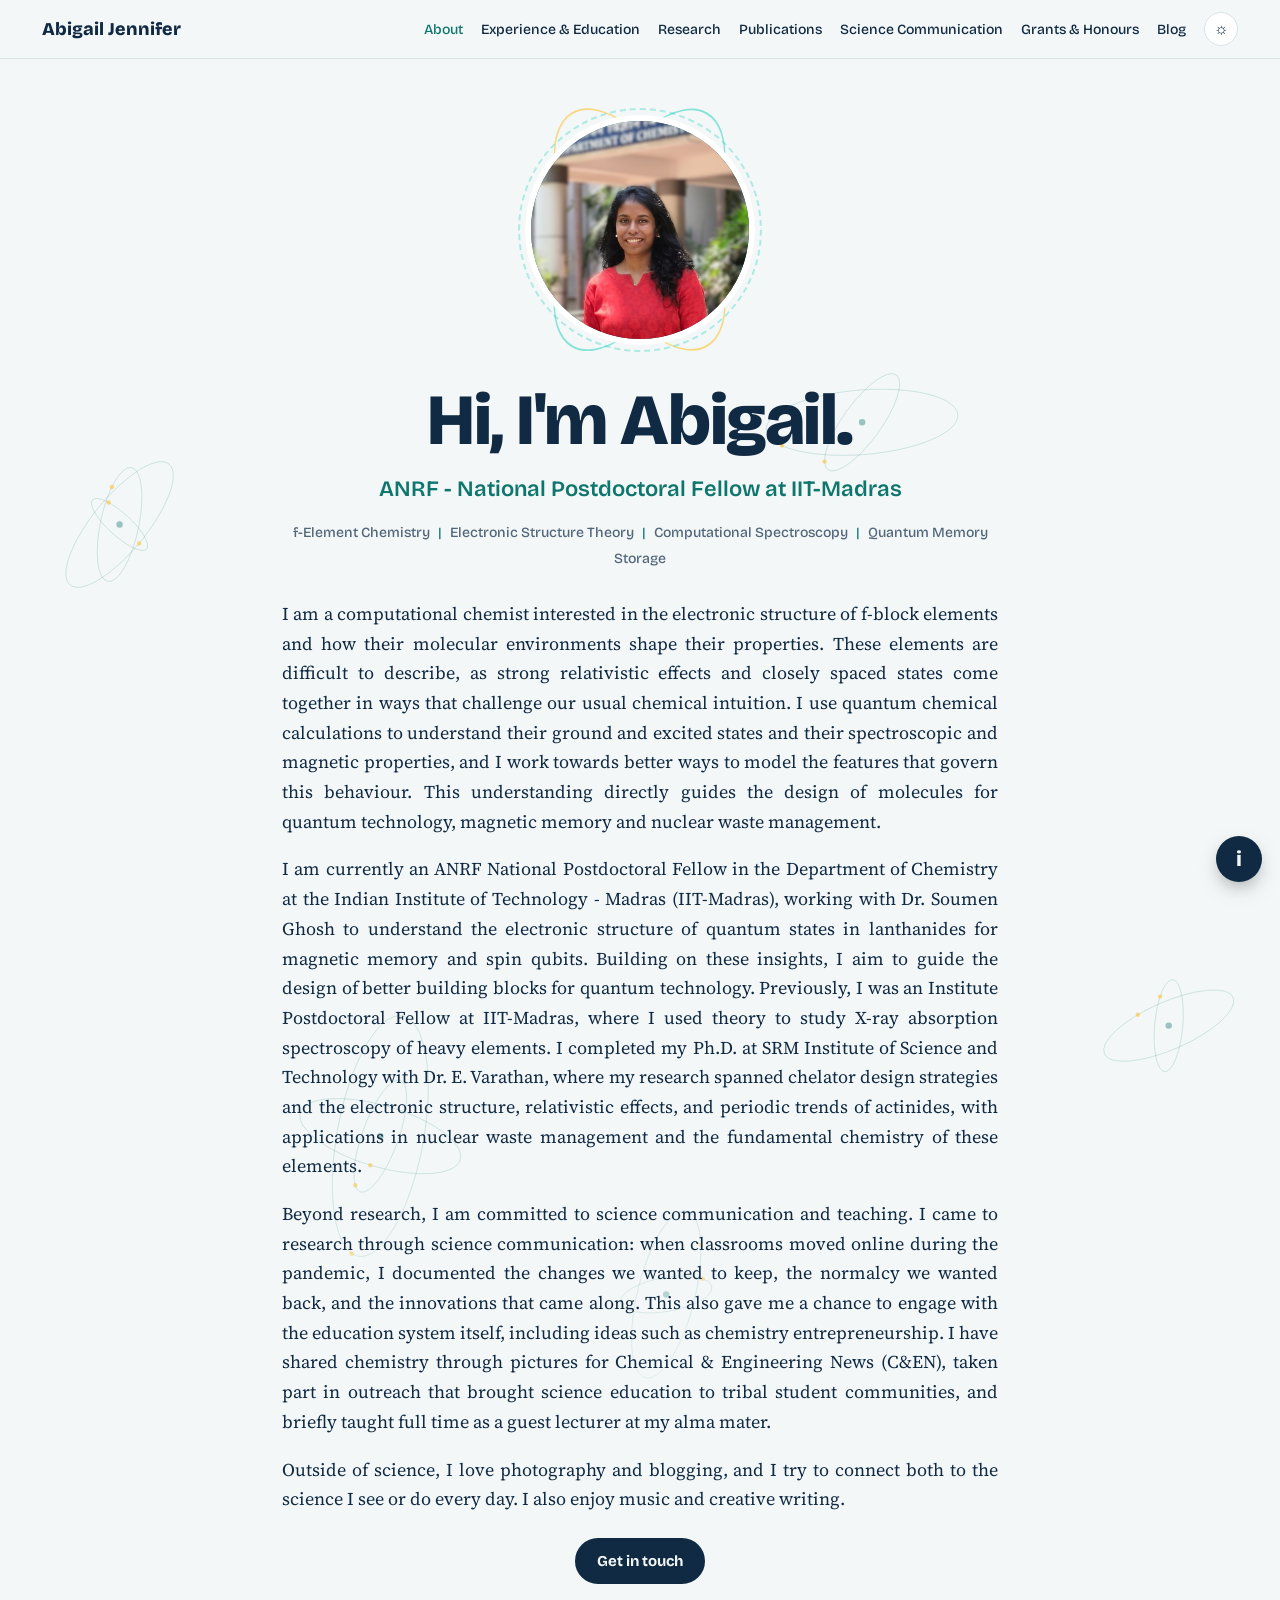
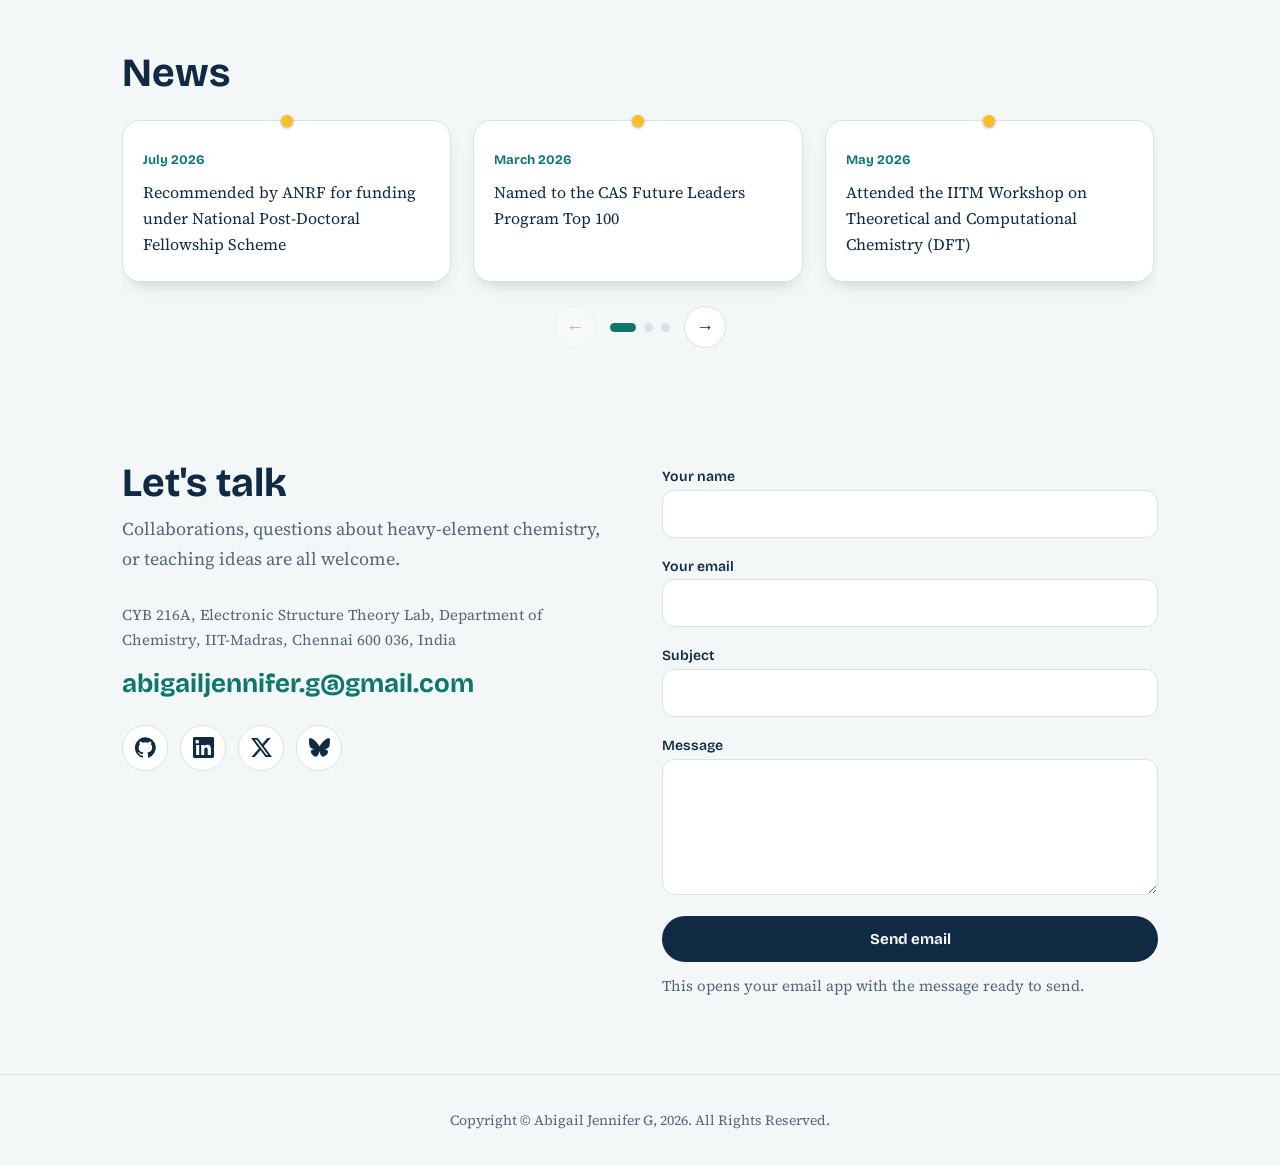
==== index.html @ 1fe74865 "Update index.html" ====
<!DOCTYPE html>
<html lang="en"><head><meta charset="utf-8"><meta name="viewport" content="width=device-width, initial-scale=1">
<title>About | Abigail Jennifer</title>
<meta name="description" content="Abigail Jennifer, ANRF National Postdoctoral Fellow at IIT Madras. Electronic structure theory of actinides and lanthanides.">
<link rel="icon" type="image/svg+xml" href="./favicon.svg">
<link rel="preconnect" href="https://fonts.googleapis.com">
<link href="https://fonts.googleapis.com/css2?family=Bricolage+Grotesque:wght@500;700;800&family=Source+Serif+4:ital,wght@0,400;0,600;1,400&display=swap" rel="stylesheet">
<link rel="stylesheet" href="style.css">
<style>
.fv{display:flex;gap:14px;align-items:flex-start;margin-top:12px;padding-top:12px;border-top:1px solid var(--line)}
.fvb{background:none;border:0;padding:0;width:46px;height:46px;flex:none;cursor:pointer;border-radius:12px}
.fvb svg{width:100%;height:100%;display:block}
.fvb:focus-visible{outline:2px solid var(--teal);outline-offset:3px}
.flw{transform-box:view-box;transform-origin:50% 50%}
.fvb.spin .flw{animation:flwspin .9s cubic-bezier(.3,1.2,.5,1)}
@keyframes flwspin{to{transform:rotate(360deg)}}
@media(prefers-reduced-motion:reduce){.fvb.spin .flw{animation:none}}
.fv p{margin:2px 0 0}
#info .pop{width:min(430px,calc(100vw - 32px));max-width:none;max-height:calc(100dvh - 200px);overflow-y:auto;overscroll-behavior:contain}
</style></head>
<body id="top"><div id="nav"></div>

<header class="hero c"><div class="wrap">
<div class="photo"><span class="orb"></span><span class="orb"></span><span class="orb o3"></span>
<div class="frame">AJ<img id="pf" alt="Portrait of Abigail Jennifer"></div></div>
<h1>Hi, I'm Abigail.</h1>
<div class="role">ANRF - National Postdoctoral Fellow at IIT-Madras</div>
 <div class="research-tags">
  f-Element Chemistry <span>|</span>
  Electronic Structure Theory <span>|</span>
  Computational Spectroscopy <span>|</span>
  Quantum Memory Storage
</div>
<div class="wr">
<p>I am a computational chemist interested in the electronic structure of f-block elements and how their molecular environments shape their properties. These elements are difficult to describe, as strong relativistic effects and closely spaced states come together in ways that challenge our usual chemical intuition. I use quantum chemical calculations to understand their ground and excited states and their spectroscopic and magnetic properties, and I work towards better ways to model the features that govern this behaviour. This understanding directly guides the design of molecules for quantum technology, magnetic memory and nuclear waste management.</p>
<p>I am currently an ANRF National Postdoctoral Fellow in the Department of Chemistry at the Indian Institute of Technology - Madras (IIT-Madras), working with Dr. Soumen Ghosh to understand the electronic structure of quantum states in lanthanides for magnetic memory and spin qubits. Building on these insights, I aim to guide the design of better building blocks for quantum technology. Previously, I was an Institute Postdoctoral Fellow at IIT-Madras, where I used theory to study X-ray absorption spectroscopy of heavy elements. I completed my Ph.D. at SRM Institute of Science and Technology with Dr. E. Varathan, where my research spanned chelator design strategies and the electronic structure, relativistic effects, and periodic trends of actinides, with applications in nuclear waste management and the fundamental chemistry of these elements.</p>
<p>Beyond research, I am committed to science communication and teaching. I came to research through science communication: when classrooms moved online during the pandemic, I documented the changes we wanted to keep, the normalcy we wanted back, and the innovations that came along. This also gave me a chance to engage with the education system itself, including ideas such as chemistry entrepreneurship. I have shared chemistry through pictures for Chemical & Engineering News (C&EN), taken part in outreach that brought science education to tribal student communities, and briefly taught full time as a guest lecturer at my alma mater.</p>
<p>Outside of science, I love photography and blogging, and I try to connect both to the science I see or do every day. I also enjoy music and creative writing.</p>
</div>
<div class="btns"><a class="btn p" href="#contact">Get in touch</a></div>
</div></header>

<section class="s"><div class="wrap">
<h2>News</h2>
<div class="board" id="nw" tabindex="0" aria-label="News: swipe, drag or use the arrows"></div>
<div class="nc"><button id="np" aria-label="Previous news">&#8592;</button><div class="nd" id="nd"></div><button id="nn" aria-label="Next news">&#8594;</button></div>
</div></section>

<section id="contact"><div class="wrap two">
<div><h2>Let's talk</h2><p class="lead">Collaborations, questions about heavy-element chemistry, or teaching ideas are all welcome.</p>
<p class="sm">CYB 216A, Electronic Structure Theory Lab, Department of Chemistry, IIT-Madras, Chennai 600 036, India</p>
<a href="mailto:abigailjennifer.g@gmail.com" style="font:700 clamp(18px,2.6vw,26px) var(--h);word-break:break-all">abigailjennifer.g@gmail.com</a>
<div class="soc" id="soc"></div></div>
<form class="fg" id="cf"><div><label for="n">Your name</label><input id="n" required></div><div><label for="e">Your email</label><input id="e" type="email" required></div><div><label for="s">Subject</label><input id="s"></div><div><label for="m">Message</label><textarea id="m" rows="5" required></textarea></div>
<button class="btn p" type="submit" style="cursor:pointer">Send email</button><span class="sm">This opens your email app with the message ready to send.</span></form>
</div></section>

<div id="info"><div class="pop" id="pop" role="status"><b>Last updated</b><p id="lud"></p>
<div class="fv"><button type="button" class="fvb" id="fvi" aria-label="Spin the flower" title="Click me"><svg viewBox="0 0 64 64" aria-hidden="true"><rect width="64" height="64" rx="12" fill="#102a43"/><g class="flw"><g id="petals"><ellipse cx="32" cy="19.2" rx="6.5" ry="12.7" fill="#2ecbb8"/><ellipse cx="32" cy="19.2" rx="6.5" ry="12.7" fill="#f0b626" transform="rotate(60 32 32)"/><ellipse cx="32" cy="19.2" rx="6.5" ry="12.7" fill="#2ecbb8" transform="rotate(120 32 32)"/><ellipse cx="32" cy="19.2" rx="6.5" ry="12.7" fill="#f0b626" transform="rotate(180 32 32)"/><ellipse cx="32" cy="19.2" rx="6.5" ry="12.7" fill="#2ecbb8" transform="rotate(240 32 32)"/><ellipse cx="32" cy="19.2" rx="6.5" ry="12.7" fill="#f0b626" transform="rotate(300 32 32)"/></g><circle cx="32" cy="32" r="4.5" fill="#f3f4f6"/></g></svg></button><div><b>About the icon</b><p>The flower is a stylised f-orbital, the six-lobed shape that electrons take in the f-block elements. The two colours stand for the alternating phases of the wavefunction, and the "f" in the name once stood for "fun" and "fundamentally" different! :)</p></div></div>
</div><button id="ib" aria-label="When was this site last updated?" aria-expanded="false" aria-controls="pop">i</button></div>
 <div id="foot"></div>
<script src="site.js"></script>
<script>
 {const b=$('#fvi');b.onclick=()=>{b.classList.remove('spin');void b.offsetWidth;b.classList.add('spin')};b.addEventListener('animationend',()=>b.classList.remove('spin'))}
/* ===== photo: tries these paths in order; keep your portrait at the first one ===== */
const PH=["images/profile.jpeg","images/profile.jpg","images/profile.png","images/photo.jpg","images/photo.jpeg","images/photo.png","profile.jpg","profile.jpeg","profile.png","assets/images/profile.jpg","assets/images/profile.jpeg","assets/profile.jpg"];
let pk=0;const pf=$("#pf");
pf.onerror=()=>{pk++;pk<PH.length?pf.src=PH[pk]:pf.remove()};pf.src=PH[0];

/* ===== EDIT ME: news notice board. [date, text, optional image path, optional link] ===== */
const N=[
["July 2026","Recommended by ANRF for funding under National Post-Doctoral Fellowship Scheme","",""],
["March 2026","Named to the CAS Future Leaders Program Top 100","images/news-cas.jpg",""],
["May 2026","Attended the IITM Workshop on Theoretical and Computational Chemistry (DFT)","",""],
["Dec 2025","Theoretical Chemistry Symposium, IIT Bombay","",""],
["Oct 2025","Joined the Electronic Structure Theory group at IIT Madras","images/news-iitm.jpg",""],
["May 2025","PhD viva voce completed at SRM Institute","",""],
["2025","New paper: Actinide(II) dioxo stabilization, Inorganic Chemistry","","https://doi.org/10.1021/acs.inorgchem.4c05176"]];
$('#nw').innerHTML=N.map(n=>`<article class="pin">${n[2]?`<img src="${n[2]}" alt="" onerror="this.remove()">`:''}<time>${n[0]}</time><p>${n[1]}</p>${n[3]?`<a href="${n[3]}">Read more</a>`:''}</article>`).join('');


/* news carousel: three cards per view, swipe, drag or use the arrows for the rest */
{const bd=$('#nw'),np=$('#np'),nn=$('#nn'),nd=$('#nd');
const step=()=>bd.clientWidth+22,per=()=>Math.max(1,Math.round((bd.clientWidth+22)/(bd.firstElementChild.offsetWidth+22)));
const upd=()=>{const pg=Math.ceil(N.length/per());if(nd.children.length!==pg)nd.innerHTML='<i></i>'.repeat(pg);
 const i=Math.round(bd.scrollLeft/step());[...nd.children].forEach((d,k)=>d.classList.toggle('on',k===i));
 np.disabled=bd.scrollLeft<4;nn.disabled=bd.scrollLeft+bd.clientWidth>=bd.scrollWidth-4;
 document.querySelector('.nc').style.display=pg>1?'flex':'none'};
np.onclick=()=>bd.scrollBy({left:-step(),behavior:'smooth'});nn.onclick=()=>bd.scrollBy({left:step(),behavior:'smooth'});
bd.addEventListener('scroll',upd,{passive:true});addEventListener('resize',upd);upd();
bd.addEventListener('keydown',e=>{if(e.key==='ArrowRight')nn.click();if(e.key==='ArrowLeft')np.click()});
let dn=false,sx=0,sl=0,mv=false;
bd.addEventListener('pointerdown',e=>{if(e.pointerType!=='mouse')return;dn=true;mv=false;sx=e.clientX;sl=bd.scrollLeft});
addEventListener('pointermove',e=>{if(!dn)return;const d=e.clientX-sx;if(Math.abs(d)>5){mv=true;bd.style.scrollSnapType='none';bd.classList.add('dr')}if(mv)bd.scrollLeft=sl-d});
addEventListener('pointerup',()=>{if(!dn)return;dn=false;bd.classList.remove('dr');if(mv){const w=step();bd.scrollTo({left:Math.round(bd.scrollLeft/w)*w,behavior:'smooth'});setTimeout(()=>{bd.style.scrollSnapType=''},400)}});
bd.addEventListener('click',e=>{if(mv){e.preventDefault();e.stopPropagation();mv=false}},true)}

/* ===== social icons: replace the X and Bluesky handles with your own ===== */
const SOC=[
["GitHub","https://github.com/AbigailJennifer","M12 .3a12 12 0 0 0-3.8 23.4c.6.1.8-.3.8-.6v-2c-3.3.7-4-1.6-4-1.6-.6-1.4-1.4-1.8-1.4-1.8-1-.7.1-.7.1-.7 1.2.1 1.8 1.2 1.8 1.2 1 1.8 2.8 1.3 3.5 1 0-.8.4-1.3.7-1.6-2.7-.3-5.5-1.3-5.5-6 0-1.2.5-2.3 1.3-3.1-.2-.4-.6-1.6 0-3.2 0 0 1-.3 3.4 1.2a11.5 11.5 0 0 1 6 0c2.3-1.5 3.3-1.2 3.3-1.2.6 1.6.2 2.8.1 3.2.8.8 1.3 1.9 1.3 3.1 0 4.6-2.8 5.6-5.5 5.9.4.4.8 1.1.8 2.2v3.3c0 .3.2.7.8.6A12 12 0 0 0 12 .3"],
["LinkedIn","https://in.linkedin.com/in/abigail-jennifer-80b864189","M20.4 20.5h-3.6v-5.6c0-1.3 0-3-1.8-3s-2.1 1.4-2.1 2.9v5.7H9.4V9h3.4v1.6c.5-.9 1.6-1.8 3.4-1.8 3.6 0 4.3 2.4 4.3 5.5v6.2zM5.3 7.4a2.1 2.1 0 1 1 0-4.1 2.1 2.1 0 0 1 0 4.1zM7.1 20.5H3.6V9h3.5v11.5zM22.2 0H1.8C.8 0 0 .8 0 1.7v20.6c0 .9.8 1.7 1.8 1.7h20.4c1 0 1.8-.8 1.8-1.7V1.7C24 .8 23.2 0 22.2 0z"],
["X (Twitter)","https://x.com/AbigailJen","M18.9 1.2h3.7l-8 9.2L24 22.8h-7.4l-5.8-7.6-6.6 7.6H.5l8.6-9.8L0 1.2h7.6l5.2 6.9 6.1-6.9zm-1.3 19.5h2L6.5 3.2H4.3l13.3 17.5z"],
["Bluesky","https://bsky.app/profile/abigailjennifer.bsky.social","M12 10.8c-1.087-2.114-4.046-6.053-6.798-7.995C2.566.944 1.561 1.266.902 1.565.139 1.908 0 3.08 0 3.768c0 .69.378 5.65.624 6.479.815 2.736 3.713 3.66 6.383 3.364.136-.02.275-.039.415-.056-.138.022-.276.04-.415.056-3.912.58-7.387 2.005-2.83 7.078 5.013 5.19 6.87-1.113 7.823-4.308.953 3.195 2.05 9.271 7.733 4.308 4.267-4.308 1.172-6.498-2.74-7.078a8.741 8.741 0 0 1-.415-.056c.14.017.279.036.415.056 2.67.297 5.568-.628 6.383-3.364.246-.828.624-5.79.624-6.478 0-.69-.139-1.861-.902-2.206-.659-.298-1.664-.62-4.3 1.24C16.046 4.748 13.087 8.687 12 10.8Z"]];
$('#soc').innerHTML=SOC.map(s=>`<a href="${s[1]}" target="_blank" rel="noopener" aria-label="${s[0]}" title="${s[0]}"><svg viewBox="0 0 24 24" aria-hidden="true"><path d="${s[2]}"/></svg></a>`).join('');

/* ===== contact form opens the visitor's email app ===== */
$('#cf').onsubmit=e=>{e.preventDefault();location.href='mailto:abigailjennifer.g@gmail.com?subject='+encodeURIComponent($('#s').value||'Message from your website')+'&body='+encodeURIComponent($('#m').value+'\n\n'+$('#n').value+' ('+$('#e').value+')')};

/* ===== last-updated pop-up (date and time come from LAST_UPDATED in site.js) ===== */
$('#lud').textContent=LAST_UPDATED;
const inf=$('#info'),ib=$('#ib');
const tog=o=>{inf.classList.toggle('open',o);ib.setAttribute('aria-expanded',o)};
ib.onclick=()=>tog(!inf.classList.contains('open'));
document.addEventListener('click',e=>{if(!inf.contains(e.target))tog(false)});
document.addEventListener('keydown',e=>{if(e.key==='Escape')tog(false)});
</script>
<script src="bg.js"></script>
</body></html>
---- style.css ----
:root{--ink:#102a43;--bg:#f3f7f7;--card:#fff;--mut:#52667a;--line:#d8e3e6;--teal:#0f766e;--glow:#2dd4bf;--amber:#fbbf24;--r:18px;
--h:'Bricolage Grotesque','Segoe UI',system-ui,sans-serif;--b:'Source Serif 4',Georgia,serif}
:root[data-theme=dark]{--ink:#e7f0f4;--bg:#0b1c2c;--card:#122a40;--mut:#9db3c4;--line:#23415a;--teal:#2dd4bf}
*{box-sizing:border-box}html{scroll-behavior:smooth;scroll-padding-top:70px}
body{margin:0;background:var(--bg);color:var(--ink);font:18px/1.65 var(--b)}
h1,h2,h3,h4{font-family:var(--h);line-height:1.15;margin:0}
a{color: var(--teal); text-decoration: none;} a:hover,a:focus-visible {text-decoration: underline;}
.wrap{max-width:1080px;margin:0 auto;padding:0 22px}
section{padding:76px 0}
h2{font-size:clamp(28px,4vw,40px);margin-bottom:8px}
.lead{color:var(--mut);max-width:60ch;margin:0 0 30px}
nav{position:sticky;top:0;z-index:9;background:color-mix(in srgb,var(--bg) 88%,transparent);backdrop-filter:blur(10px);border-bottom:1px solid var(--line)}
nav .wrap{display:flex;align-items:center;gap:18px;height:58px}
nav b{font:800 18px var(--h);margin-right:auto;white-space:nowrap}
nav a{font:500 15px var(--h);color:var(--ink);text-decoration:none;white-space:nowrap}
nav a:hover{color:var(--teal)}
.links{display:flex;gap:18px;overflow-x:auto;scrollbar-width:none}
#th{border:1px solid var(--line);background:var(--card);color:var(--ink);border-radius:99px;width:34px;height:34px;cursor:pointer;font-size:16px}
:focus-visible{outline:3px solid var(--glow);outline-offset:3px}
/* hero */
.hero{padding:70px 0 40px}
.hero .wrap{display:grid;grid-template-columns:1.2fr .8fr;gap:50px;align-items:center}
.hero h1{font-size:clamp(40px,6.2vw,72px);font-weight:800;letter-spacing:-.02em}
.hero .role{font:600 20px var(--h);color:var(--teal);margin:14px 0 18px}
.btns{display:flex;gap:12px;flex-wrap:wrap;margin-top:24px}
.btn{font:700 15px var(--h);padding:12px 20px;border-radius:99px;text-decoration:none;border:2px solid var(--ink);color:var(--ink)}
.btn.p{background:var(--ink);color:var(--bg)}
.chips{display:flex;gap:8px;flex-wrap:wrap;margin-top:22px}
.chip{font:600 13px var(--h);border:1px solid var(--line);background:var(--card);padding:5px 12px;border-radius:99px;color:var(--mut)}
.photo{position:relative;aspect-ratio:1;max-width:380px;margin:auto;width:100%}
.photo .orb{position:absolute;inset:-9%;border:2px solid var(--glow);border-radius:50%;opacity:.55;animation:spin 26s linear infinite}
.photo .orb:nth-child(2){transform:rotate(60deg) scaleY(.45);animation:none;border-color:var(--amber)}
.photo .orb:nth-child(1){transform:rotate(-60deg) scaleY(.45);animation:none}
.photo .orb.o3{inset:-3%;border-style:dashed;opacity:.35;animation:spin 40s linear infinite reverse}
@keyframes spin{to{transform:rotate(360deg)}}
.frame{position:absolute;inset:0;border-radius:50%;overflow:hidden;background:linear-gradient(135deg,var(--teal),var(--ink));display:grid;place-items:center;color:#fff;font:800 90px var(--h);border:6px solid var(--card)}
.frame img{position:absolute;inset:0;width:100%;height:100%;object-fit:cover}
/* about */
.two{display:grid;grid-template-columns:1fr 1fr;gap:44px}
.tl{border-left:3px solid var(--line);padding-left:22px;display:grid;gap:22px}
.tl div{position:relative}
.tl div:before{content:"";position:absolute;left:-30px;top:8px;width:13px;height:13px;border-radius:50%;background:var(--teal)}
.tl h4{font-size:19px}.tl small,.sm{color:var(--mut);font-size:15px;display:block}
.tl p{margin:4px 0 0;font-size:16px}
/* cards */
.grid{display:grid;grid-template-columns:repeat(auto-fit,minmax(230px,1fr));gap:16px}
.card{background:var(--card);border:1px solid var(--line);border-radius:var(--r);padding:22px}
.card h3{font-size:20px;margin-bottom:6px}.card p{margin:0;font-size:16px;color:var(--mut)}
/* spotlight */
#spot{background:var(--ink);color:#e7f0f4;border-radius:36px;margin:0 12px}
:root[data-theme=dark] #spot{background:#07131f}
#spot .lead{color:#9db3c4}
.rail{display:flex;gap:18px;overflow-x:auto;scroll-snap-type:x mandatory;padding:6px 2px 18px;scrollbar-width:none}
.slide{flex:0 0 min(560px,86%);scroll-snap-align:start;background:#17364f;border:1px solid #2a4d69;border-radius:26px;padding:30px;display:flex;flex-direction:column;gap:16px}
.slide .tag{font:700 13px var(--h);color:var(--amber)}
.slide q{font:600 clamp(20px,2.4vw,25px)/1.35 var(--h);quotes:none}
.slide p{margin:0;font-size:15px;color:#9db3c4;margin-top:auto}
.slide a{color:var(--glow);font:700 14px var(--h)}
.ctl{display:flex;align-items:center;gap:10px;margin-top:6px}
.ctl button{width:42px;height:42px;border-radius:50%;border:1px solid #2a4d69;background:transparent;color:#e7f0f4;font-size:18px;cursor:pointer}
.ctl button:hover{background:var(--glow);color:#102a43}
.dots{display:flex;gap:7px;margin-left:10px}.dots i{width:9px;height:9px;border-radius:50%;background:#2a4d69;display:block}.dots i.on{background:var(--amber);width:26px;border-radius:9px}
/* pubs */
.filters{display:flex;gap:8px;flex-wrap:wrap;margin-bottom:22px}
.filters button{font:600 14px var(--h);border:1px solid var(--line);background:var(--card);color:var(--ink);padding:8px 15px;border-radius:99px;cursor:pointer}
.filters button[aria-pressed=true]{background:var(--teal);color:#fff;border-color:var(--teal)}
.yr{font:800 15px var(--h);color:var(--mut);margin:26px 0 8px}
.pub{display:grid;grid-template-columns:1fr auto;gap:4px 16px;padding:14px 0;border-top:1px solid var(--line)}
.pub a.t{font-weight:600;text-decoration:none;color:var(--ink);line-height:1.4}.pub a.t:hover{color:var(--teal)}
.pub .j{font-size:15px;color:var(--mut);grid-column:1}
.badge{font:700 12px var(--h);background:var(--amber);color:#102a43;padding:3px 10px;border-radius:99px;align-self:start;white-space:nowrap}
/* awards, talks */
.aw{display:grid;grid-template-columns:70px 1fr;gap:4px 14px;padding:12px 0;border-top:1px solid var(--line)}
.aw b{font-family:var(--h);color:var(--teal)}.aw span{display:block;color:var(--mut);font-size:15px}
.contact a.big{font:700 clamp(20px,3.4vw,34px) var(--h);word-break:break-all}
.news{border-block:1px solid var(--line);background:var(--card)}
.news .wrap{display:flex;align-items:center;gap:16px;padding-block:11px}
.news b{font:800 14px var(--h);background:var(--amber);color:#102a43;padding:4px 12px;border-radius:99px;flex:none}
.mq{overflow:hidden;flex:1;-webkit-mask-image:linear-gradient(90deg,transparent,#000 4%,#000 96%,transparent);mask-image:linear-gradient(90deg,transparent,#000 4%,#000 96%,transparent)}
.mq div{display:flex;gap:44px;width:max-content;animation:mq 50s linear infinite}
.mq:hover div,.mq:focus-within div{animation-play-state:paused}
.mq span{white-space:nowrap;font-size:15px}.mq i{font:700 13px var(--h);color:var(--teal);font-style:normal;margin-right:8px}
@keyframes mq{to{transform:translateX(-50%)}}
.card .how{font:600 13px var(--h);margin-top:12px;color:var(--teal)}
.conf{border-top:1px solid var(--line);padding:20px 0;display:grid;grid-template-columns:150px 1fr;gap:6px 22px}
.conf .d{font:700 15px var(--h);color:var(--teal)}.conf h3{font-size:20px}
.conf .m{color:var(--mut);font-size:15px}.conf .c{margin:6px 0 0;font-size:16px}
.note{margin-top:10px;padding:12px 16px;border-left:3px solid var(--glow);background:var(--card);border-radius:0 12px 12px 0;font-size:16px}
.note.ph{border:2px dashed var(--line);color:var(--mut);font-style:italic;background:transparent;border-radius:12px}
.badge.w{margin-left:8px;vertical-align:middle}
.sc{display:grid;grid-template-columns:repeat(auto-fit,minmax(300px,1fr));gap:16px}
.card a.go{display:inline-block;margin-top:12px;font:700 14px var(--h)}
footer{
  border-top: 1px solid var(--line);
  padding: 34px 0;
  text-align: center;
  color: var(--mut);
  font-size: 14px;
}
@media(max-width:800px){.conf{grid-template-columns:1fr}.hero .wrap,.two{grid-template-columns:1fr}.photo{max-width:280px;order:-1}section{padding:56px 0}nav b{display:none}}
@media(prefers-reduced-motion:reduce){.mq{overflow-x:auto}*{animation:none!important;scroll-behavior:auto!important}}

nav .wrap{max-width:1240px}.links{min-width:0}nav a{font-size:14px}nav b a{font:800 18px var(--h)}
nav a.on{color:var(--teal);box-shadow:0 2px 0 var(--teal)}
.pagehead{padding:56px 0 4px}.pagehead h1{font-size:clamp(34px,5vw,56px);font-weight:800;letter-spacing:-.02em}
.pagehead .lead{margin:12px 0 0}
section.s{padding:36px 0}
details{background:var(--card);border:1px solid var(--line);border-radius:var(--r);margin-bottom:12px;padding:0 22px}
summary{cursor:pointer;padding:18px 0;list-style:none;display:flex;justify-content:space-between;gap:16px;align-items:flex-start}
summary::-webkit-details-marker{display:none}summary:after{content:"+";font:700 24px/1 var(--h);color:var(--teal)}
details[open] summary:after{content:"\2212"}
summary h3{font-size:20px}summary small{display:block;color:var(--mut);font-size:15px;margin-top:3px}
details .bd{border-top:1px solid var(--line);padding:14px 0 18px;font-size:16px}
details ul{margin:6px 0 0;padding-left:20px}details li{margin:4px 0}

/* Entry title and year on the same line */
.entry-info {
  flex: 1;
  min-width: 0;
}

.entry-heading {
  display: flex;
  justify-content: space-between;
  align-items: baseline;
  gap: 16px;
  width: 100%;
}

.entry-heading h3 {
  margin: 0;
  font-size: 20px;
  font-weight: 700;
  flex: 1;
}

.entry-year {
  font-family: var(--h);
  font-size: 20px;
  font-weight: 400;
  color: var(--mut);
  white-space: nowrap;
  text-align: right;
}

/* Institution and location */
.institution {
  display: block;
  margin-top: 5px;
  font-size: 15px;
  color: var(--mut);
  line-height: 1.6;
}

.location-symbol {
  font-size: 0.85em;
  margin-right: 3px;
}

.institution a {
  color: inherit;
}

/* Mobile layout */
@media (max-width: 600px) {
  .entry-heading {
    gap: 8px;
  }

  .entry-heading h3,
  .entry-year {
    font-size: 15px;
  }

  .entry-year {
    white-space: normal;
    flex-shrink: 0;
  }
}

.ga{position:relative;aspect-ratio:16/9;border-radius:14px;background:var(--bg);overflow:hidden;margin-bottom:16px;border:1px solid var(--line)}
.ga svg,.ga img{position:absolute;inset:0;width:100%;height:100%}.ga img{object-fit:contain;background:var(--card)}
.tags{display:flex;flex-wrap:wrap;gap:6px;margin-top:14px}
.tl2{font:700 13px var(--h);color:var(--mut);margin:14px 0 4px}
.lu{font:600 14px var(--h);color:var(--mut);margin-top:18px}
.fg{display:grid;gap:12px}
.fg input,.fg textarea{width:100%;font:16px var(--b);padding:12px 14px;border:1px solid var(--line);border-radius:12px;background:var(--card);color:var(--ink)}
.fg label{font:600 14px var(--h)}
.grp{font:800 18px var(--h);margin:34px 0 4px;color:var(--teal)}
.hero{position:relative;overflow:hidden}
.hero #bg{position:absolute;inset:0;width:100%;height:100%;z-index:0;pointer-events:none;-webkit-mask-image:linear-gradient(180deg,#000 70%,transparent);mask-image:linear-gradient(180deg,#000 70%,transparent)}
.hero .wrap{position:relative;z-index:1}

.research-tags {
  font: 500 14px/1.9 var(--h);
  color: var(--mut);
  margin: 12px auto 0;
  max-width: 900px;
  text-align: center;
}

.research-tags span {
  color: var(--teal);
  padding: 0 5px;
}

.hero.c .wr {
  margin-top: 26px;
}

.hero.c{padding:56px 0 30px}.hero.c .wrap{display:block;max-width:760px;text-align:center}
.hero.c .photo{max-width:230px;margin:0 auto 34px}
.hero.c .frame{font-size:64px}
.hero.c .role{font-size:clamp(17px,2.4vw,22px)}
.hero.c .wr {
  text-align: justify;
  margin-top: 26px;
}

.hero.c .wr p {
  text-align: justify;
  text-justify: inter-word;
  hyphens: none;
}

/* Use left alignment on small screens */
@media (max-width: 600px) {
  .hero.c .wr p {
    text-align: left;
  }
}
.hero.c .btns{justify-content:center}
#dock{position:fixed;top:72px;right:16px;z-index:8;width:54px;height:54px;border-radius:50%;overflow:hidden;border:3px solid var(--card);box-shadow:0 8px 20px -8px rgba(0,0,0,.5);background:linear-gradient(135deg,var(--teal),var(--ink));color:#fff;font:800 18px/48px var(--h);text-align:center;text-decoration:none;opacity:0;transform:translateY(-10px) scale(.9);pointer-events:none;transition:.3s}
#dock.on{opacity:1;transform:none;pointer-events:auto}
#dock img{position:absolute;inset:0;width:100%;height:100%;object-fit:cover}
.board{display:grid;grid-template-columns:repeat(auto-fill,minmax(250px,1fr));gap:22px;margin-top:20px}
.pin{position:relative;background:var(--card);border:1px solid var(--line);border-radius:var(--r);padding:22px 20px 20px;box-shadow:0 8px 20px -12px rgba(16,42,67,.4)}
.pin:before{content:"";position:absolute;top:-6px;left:50%;width:12px;height:12px;margin-left:-6px;border-radius:50%;background:var(--amber);box-shadow:0 1px 3px rgba(0,0,0,.35);z-index:2}
.pin img{display:block;width:calc(100% + 40px);margin:-22px -20px 14px;aspect-ratio:16/9;object-fit:cover;border-radius:var(--r) var(--r) 0 0}
.pin time{font:700 13px var(--h);color:var(--teal)}.pin p{margin:6px 0 0;font-size:16px}.pin a{font:700 14px var(--h)}
.soc{display:flex;gap:12px;margin-top:24px}
.soc a{width:46px;height:46px;border-radius:50%;display:grid;place-items:center;border:1px solid var(--line);background:var(--card);color:var(--ink);transition:.2s}
.soc a:hover{background:var(--teal);color:#fff;border-color:var(--teal)}.soc svg{width:21px;height:21px;fill:currentColor}
#info{position:fixed;right:18px;bottom:18px;z-index:20}
#info button{width:46px;height:46px;border-radius:50%;border:0;background:var(--ink);color:var(--bg);font:800 21px var(--h);cursor:pointer;box-shadow:0 8px 22px -8px rgba(0,0,0,.55)}
#info .pop{position:absolute;right:0;bottom:58px;width:240px;background:var(--card);color:var(--ink);border:1px solid var(--line);border-radius:16px;padding:16px 18px;box-shadow:0 14px 34px -12px rgba(0,0,0,.45);display:none}
#info.open .pop{display:block}.pop b{font:800 15px var(--h)}.pop p{margin:6px 0 0;font-size:15px}.pop small{color:var(--mut)}

summary{align-items:center}summary>div{flex:1}
.lg{flex:none;width:58px;height:58px;border-radius:14px;background:#fff;border:1px solid var(--line);display:grid;place-items:center;font:800 13px var(--h);color:#102a43;position:relative;overflow:hidden}
.lg img{position:absolute;inset:0;width:100%;height:100%;object-fit:contain;padding:6px;background:#fff}

nav .soon{font:500 14px var(--h);color:var(--mut);opacity:.5;cursor:default;white-space:nowrap}

#mn{display:flex;align-items:center;gap:9px;height:36px;padding:0 15px;border-radius:99px;border:1px solid var(--line);background:var(--card);color:var(--ink);font:700 14px var(--h);cursor:pointer}
#mn:hover,#mn[aria-expanded=true]{border-color:var(--teal);color:var(--teal)}
nav{background:color-mix(in srgb,var(--bg) 94%,transparent)}
.plist{position:absolute;right:18px;top:calc(100% + 8px);min-width:270px;background:var(--card);border:1px solid var(--line);border-radius:16px;padding:8px;box-shadow:0 18px 40px -16px rgba(0,0,0,.45)}
.plist[hidden]{display:none}
.plist a,.plist span{display:block;padding:11px 14px;border-radius:10px;font:600 15px var(--h);color:var(--ink);text-decoration:none;white-space:nowrap;opacity:1}
.plist a:hover{background:var(--bg)}.plist a.on{color:var(--teal);background:var(--bg)}.plist .soon{color:var(--mut);opacity:.55;cursor:default}
@media(max-width:800px){nav b{display:block}}
#dock{display:none!important}
.plist a.on{box-shadow:none}

nav:not(.sc) #mn{display:none}
nav.sc .links{display:none}
@media(max-width:1100px){nav .links{display:none}nav:not(.sc) #mn{display:flex}}
/* the bar must be sticky on its wrapper (a sticky child cannot leave its own parent) */
#nav{position:sticky;top:0;z-index:30}
nav{position:relative;top:auto}
nav{display:block}nav .wrap{width:100%;box-sizing:border-box}
nav.sc{background:var(--bg);box-shadow:0 6px 18px -14px rgba(0,0,0,.45)}

.board{display:flex;grid-template-columns:none;gap:22px;overflow-x:auto;scroll-snap-type:x mandatory;scrollbar-width:none;padding:16px 2px 20px;margin-top:6px;cursor:grab;overscroll-behavior-x:contain}
.board::-webkit-scrollbar{display:none}.board.dr{cursor:grabbing;user-select:none}
.board .pin{flex:0 0 calc((100% - 44px)/3);min-width:0;scroll-snap-align:none}
.board .pin:nth-child(3n+1){scroll-snap-align:start}
@media(max-width:900px){.board .pin{flex-basis:calc((100% - 22px)/2)}.board .pin:nth-child(n){scroll-snap-align:none}.board .pin:nth-child(2n+1){scroll-snap-align:start}}
@media(max-width:560px){.board .pin{flex-basis:86%}.board .pin:nth-child(n){scroll-snap-align:start}}
.nc{display:flex;align-items:center;justify-content:center;gap:14px;margin-top:4px}
.nc button{width:42px;height:42px;border-radius:50%;border:1px solid var(--line);background:var(--card);color:var(--ink);font-size:18px;cursor:pointer}
.nc button:hover:not(:disabled){background:var(--teal);color:#fff;border-color:var(--teal)}.nc button:disabled{opacity:.35;cursor:default}
.nd{display:flex;gap:8px}.nd i{width:9px;height:9px;border-radius:50%;background:var(--line);display:block;transition:.25s}.nd i.on{background:var(--teal);width:26px;border-radius:9px}

/* research interests cards (landing page) */
.eyebrow{font:700 13px var(--h);letter-spacing:.16em;text-transform:uppercase;color:var(--teal);margin-bottom:8px}
.ri{display:grid;grid-template-columns:repeat(auto-fit,minmax(235px,1fr));gap:20px;margin-top:26px}
.rc{background:var(--card);border:1px solid var(--line);border-radius:26px;overflow:hidden;display:flex;flex-direction:column;transition:transform .25s,box-shadow .25s}
.rc:hover{transform:translateY(-3px);box-shadow:0 18px 36px -22px rgba(16,42,67,.55)}
.rp{position:relative;aspect-ratio:3/2;background:color-mix(in srgb,var(--teal) 11%,var(--card))}
.rp svg,.rp img{position:absolute;inset:0;width:100%;height:100%}.rp img{object-fit:cover}
.rc h3{font-size:20px;line-height:1.2;margin:22px 24px 10px}
.rc p{margin:0 24px 26px;font-size:15.5px;line-height:1.6;color:var(--mut)}
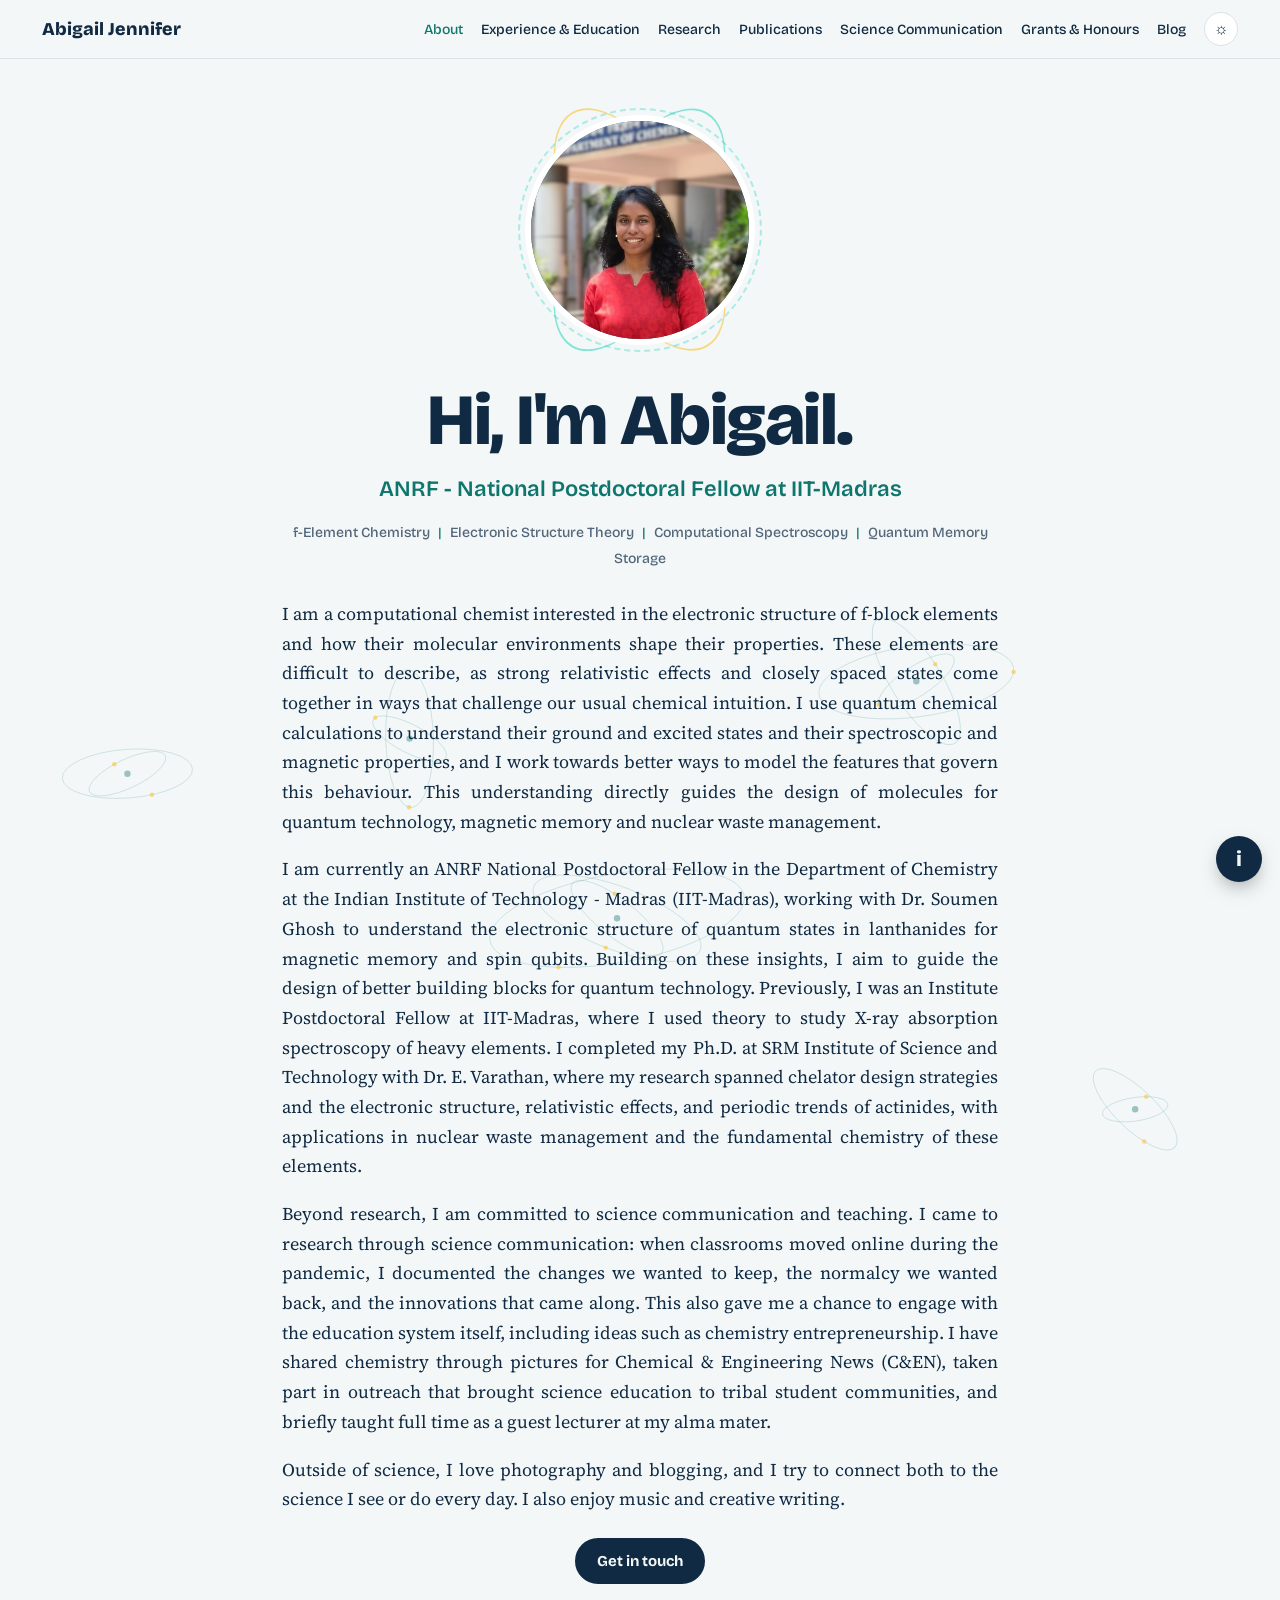
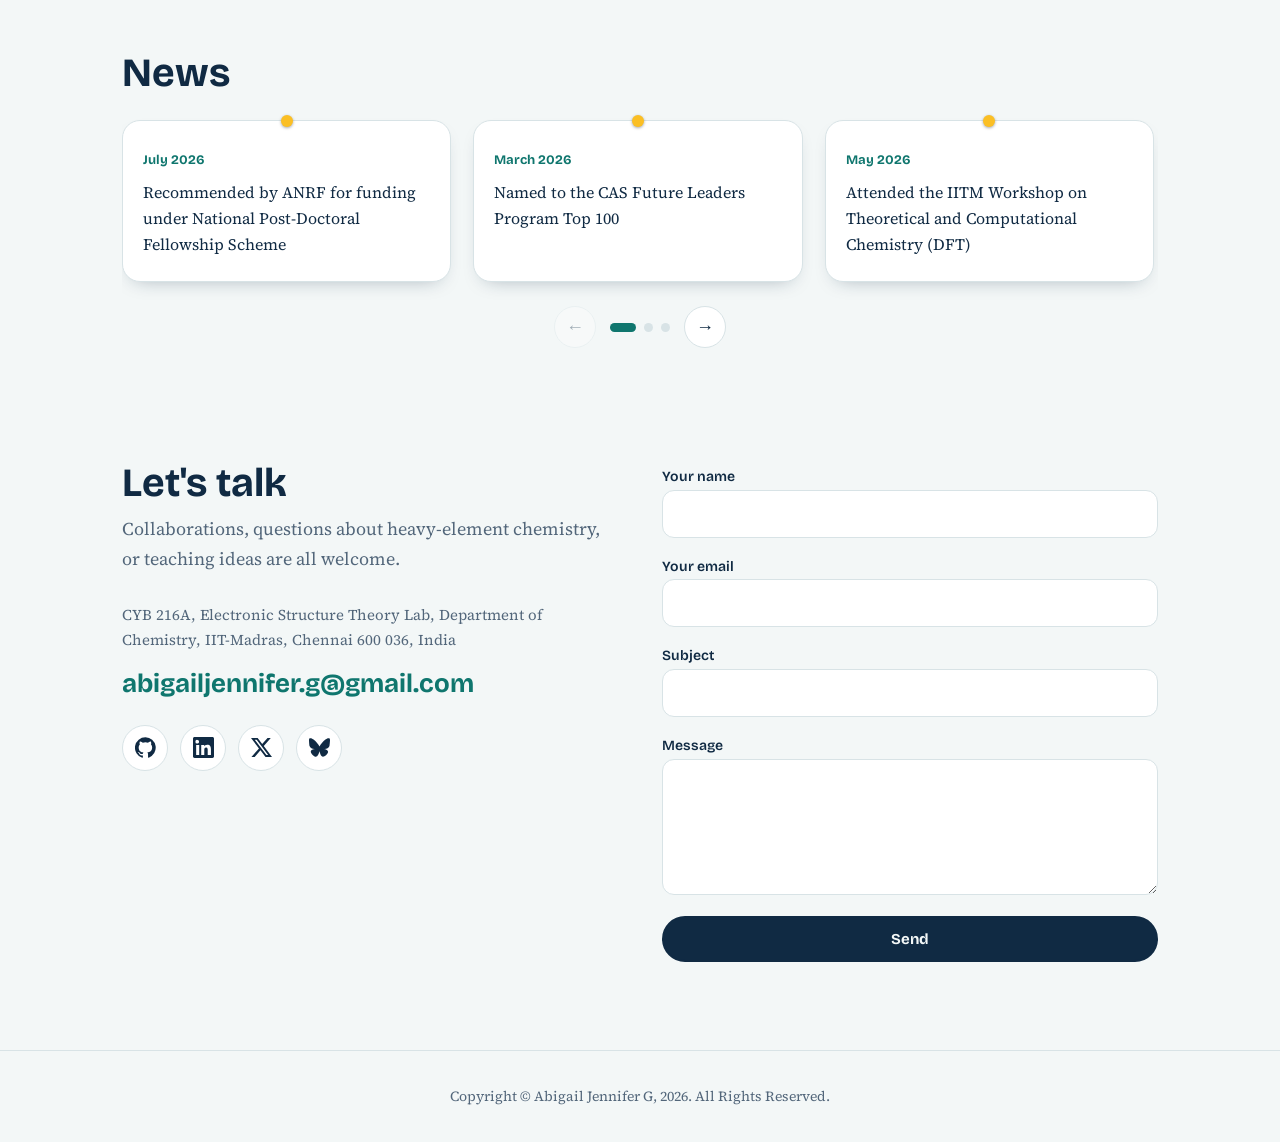
==== commit 83d87590: "Update index.html" ====
--- a/index.html
+++ b/index.html
@@ -52,7 +52,8 @@
 <a href="mailto:abigailjennifer.g@gmail.com" style="font:700 clamp(18px,2.6vw,26px) var(--h);word-break:break-all">abigailjennifer.g@gmail.com</a>
 <div class="soc" id="soc"></div></div>
 <form class="fg" id="cf"><div><label for="n">Your name</label><input id="n" required></div><div><label for="e">Your email</label><input id="e" type="email" required></div><div><label for="s">Subject</label><input id="s"></div><div><label for="m">Message</label><textarea id="m" rows="5" required></textarea></div>
-<button class="btn p" type="submit" style="cursor:pointer">Send email</button><span class="sm">This opens your email app with the message ready to send.</span></form>
+<input type="checkbox" name="botcheck" tabindex="-1" autocomplete="off" style="display:none">
+<button class="btn p" type="submit" style="cursor:pointer">Send</button><span class="sm" id="st" role="status"></span></form>
 </div></section>
 
 <div id="info"><div class="pop" id="pop" role="status"><b>Last updated</b><p id="lud"></p>
@@ -103,9 +104,22 @@
 ["Bluesky","https://bsky.app/profile/abigailjennifer.bsky.social","M12 10.8c-1.087-2.114-4.046-6.053-6.798-7.995C2.566.944 1.561 1.266.902 1.565.139 1.908 0 3.08 0 3.768c0 .69.378 5.65.624 6.479.815 2.736 3.713 3.66 6.383 3.364.136-.02.275-.039.415-.056-.138.022-.276.04-.415.056-3.912.58-7.387 2.005-2.83 7.078 5.013 5.19 6.87-1.113 7.823-4.308.953 3.195 2.05 9.271 7.733 4.308 4.267-4.308 1.172-6.498-2.74-7.078a8.741 8.741 0 0 1-.415-.056c.14.017.279.036.415.056 2.67.297 5.568-.628 6.383-3.364.246-.828.624-5.79.624-6.478 0-.69-.139-1.861-.902-2.206-.659-.298-1.664-.62-4.3 1.24C16.046 4.748 13.087 8.687 12 10.8Z"]];
 $('#soc').innerHTML=SOC.map(s=>`<a href="${s[1]}" target="_blank" rel="noopener" aria-label="${s[0]}" title="${s[0]}"><svg viewBox="0 0 24 24" aria-hidden="true"><path d="${s[2]}"/></svg></a>`).join('');
 
-/* ===== contact form opens the visitor's email app ===== */
-$('#cf').onsubmit=e=>{e.preventDefault();location.href='mailto:abigailjennifer.g@gmail.com?subject='+encodeURIComponent($('#s').value||'Message from your website')+'&body='+encodeURIComponent($('#m').value+'\n\n'+$('#n').value+' ('+$('#e').value+')')};
-
+/* ===== contact form: sends straight to my inbox via Web3Forms ===== */
+const WEB3_KEY='95730428-8baf-461d-a534-16224ac595e4';
+$('#cf').onsubmit=async e=>{
+ e.preventDefault();
+ const f=e.target,b=f.querySelector('button'),st=$('#st');
+ b.disabled=true;b.textContent='Sending…';st.textContent='';
+ try{
+  const r=await fetch('https://api.web3forms.com/submit',{method:'POST',headers:{'Content-Type':'application/json',Accept:'application/json'},
+   body:JSON.stringify({access_key:WEB3_KEY,name:$('#n').value,email:$('#e').value,replyto:$('#e').value,
+    subject:$('#s').value||'Message from your website',message:$('#m').value,botcheck:f.botcheck.checked})});
+  const j=await r.json();
+  if(!j.success)throw 0;
+  f.reset();st.textContent='Thank you! Your message has been sent, and I will reply soon.';
+ }catch(_){st.innerHTML='Sorry, that did not go through. Please email me at <a href="mailto:abigailjennifer.g@gmail.com">abigailjennifer.g@gmail.com</a>.'}
+ b.disabled=false;b.textContent='Send';
+};
 /* ===== last-updated pop-up (date and time come from LAST_UPDATED in site.js) ===== */
 $('#lud').textContent=LAST_UPDATED;
 const inf=$('#info'),ib=$('#ib');
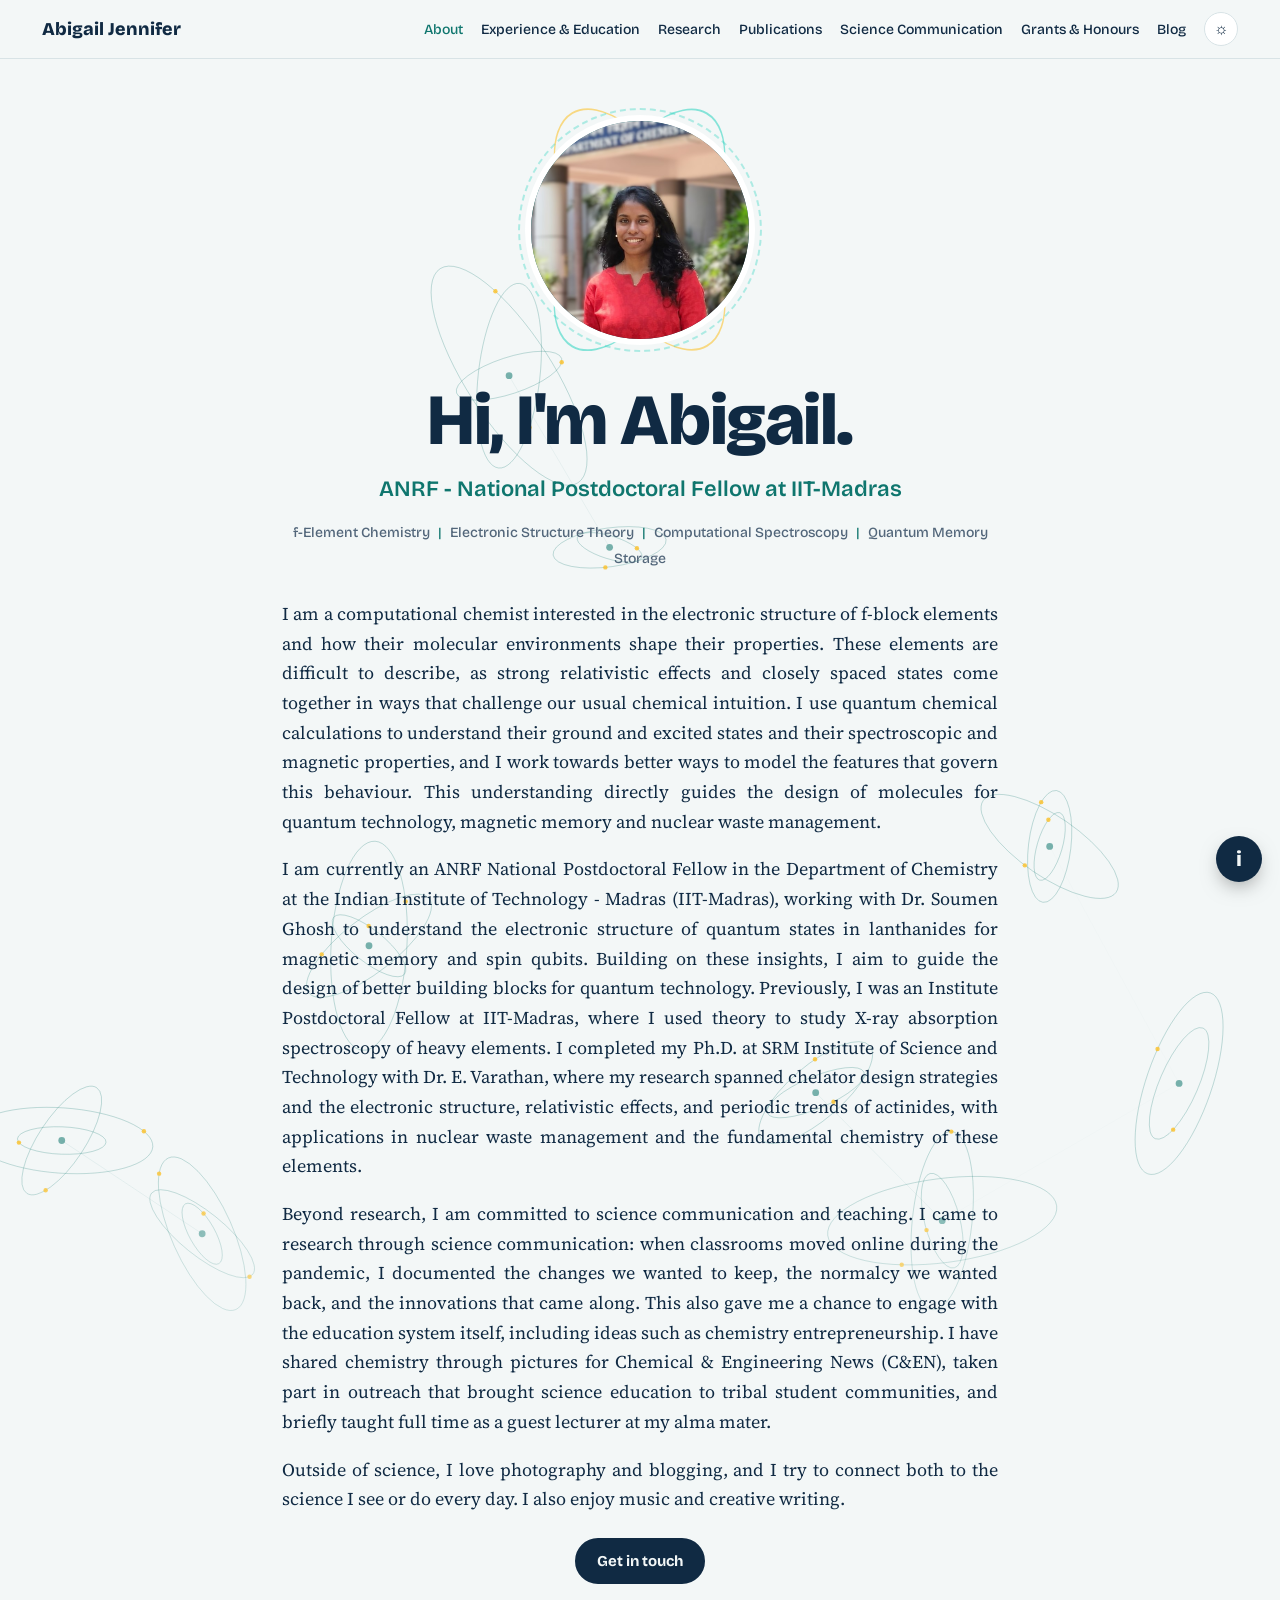
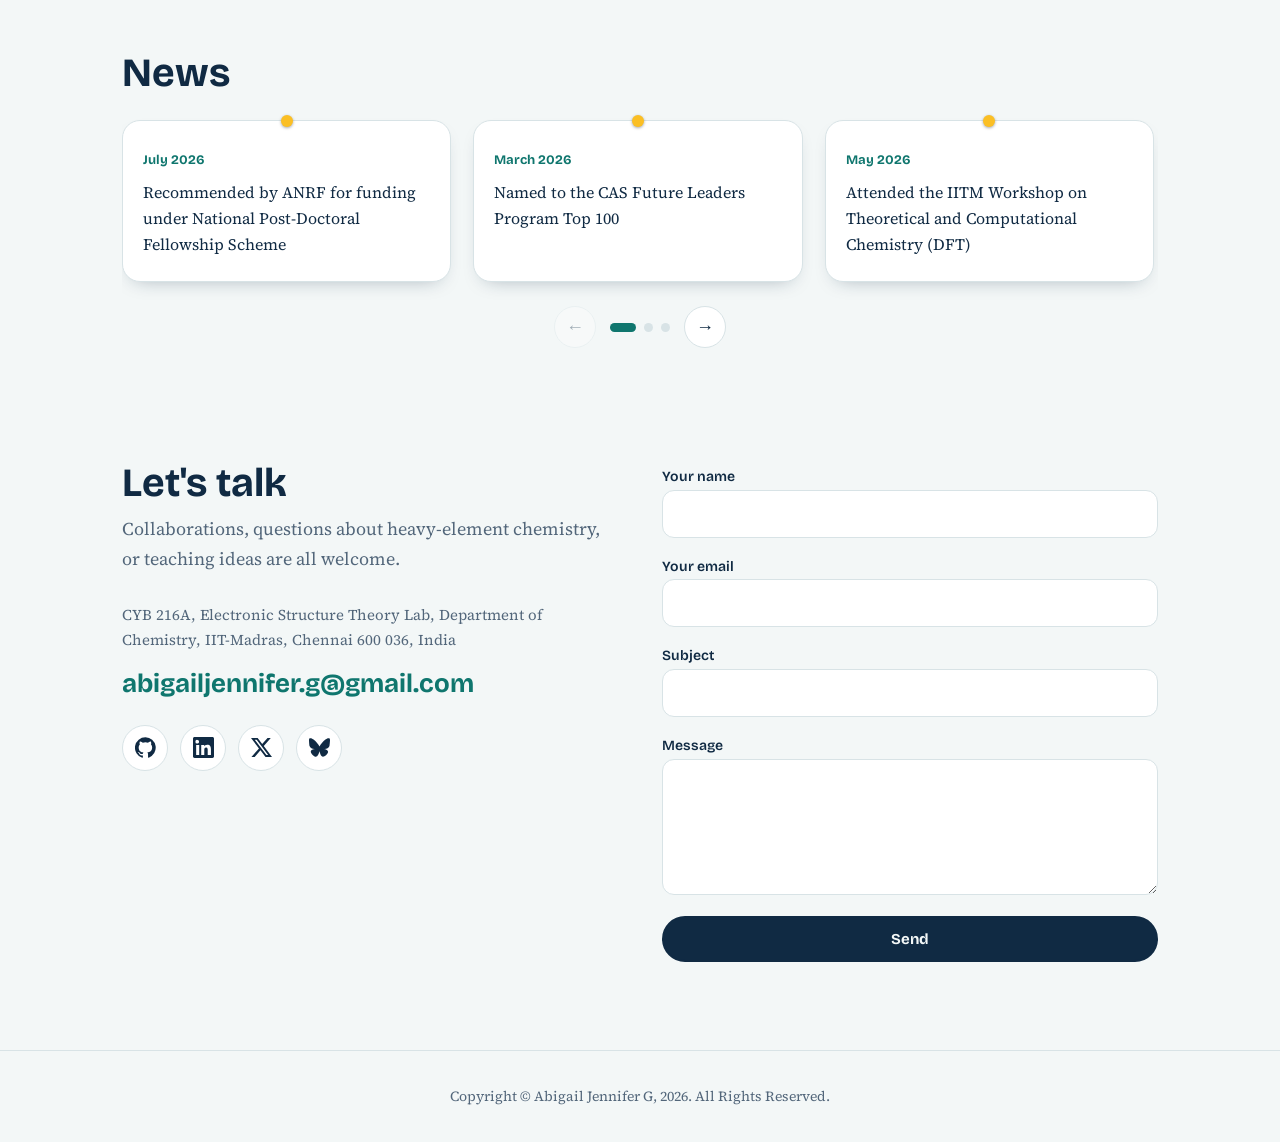
==== commit c545be23: "Update index.html" ====
--- a/index.html
+++ b/index.html
@@ -1,5 +1,5 @@
 <!DOCTYPE html>
-<html lang="en"><head><meta charset="utf-8"><meta name="viewport" content="width=device-width, initial-scale=1">
+<html lang="en"><head><meta name="google-site-verification" content="KJQNiGE_RT67d3XFOmOTyeF6cWLFpyEwWvys94O3Dx8" /><meta charset="utf-8"><meta name="viewport" content="width=device-width, initial-scale=1">
 <title>About | Abigail Jennifer</title>
 <meta name="description" content="Abigail Jennifer, ANRF National Postdoctoral Fellow at IIT Madras. Electronic structure theory of actinides and lanthanides.">
 <link rel="icon" type="image/svg+xml" href="./favicon.svg">
--- a/style.css
+++ b/style.css
@@ -103,7 +103,22 @@
 nav .wrap{max-width:1240px}.links{min-width:0}nav a{font-size:14px}nav b a{font:800 18px var(--h)}
 nav a.on{color:var(--teal);box-shadow:0 2px 0 var(--teal)}
 .pagehead{padding:56px 0 4px}.pagehead h1{font-size:clamp(34px,5vw,56px);font-weight:800;letter-spacing:-.02em}
-.pagehead .lead{margin:12px 0 0}
+.pagehead .lead{margin:12px 0 0;max-width:none}
+/* Research page: justified header and card explanations */
+.pagehead .lead,
+.rs .card p:not(.methods){
+  text-align:justify;
+  text-justify:inter-word;
+  hyphens:none;
+  overflow-wrap:normal;
+  word-break:normal;
+  text-wrap:pretty;
+}
+@media (max-width:400px){
+  .pagehead .lead,
+  .rs .card p:not(.methods){font-size:15px;line-height:1.55}
+}
+.pagehead .wrap{max-width:1240px}
 section.s{padding:36px 0}
 details{background:var(--card);border:1px solid var(--line);border-radius:var(--r);margin-bottom:12px;padding:0 22px}
 summary{cursor:pointer;padding:18px 0;list-style:none;display:flex;justify-content:space-between;gap:16px;align-items:flex-start}
@@ -223,12 +238,6 @@
   hyphens: none;
 }
 
-/* Use left alignment on small screens */
-@media (max-width: 600px) {
-  .hero.c .wr p {
-    text-align: left;
-  }
-}
 .hero.c .btns{justify-content:center}
 #dock{position:fixed;top:72px;right:16px;z-index:8;width:54px;height:54px;border-radius:50%;overflow:hidden;border:3px solid var(--card);box-shadow:0 8px 20px -8px rgba(0,0,0,.5);background:linear-gradient(135deg,var(--teal),var(--ink));color:#fff;font:800 18px/48px var(--h);text-align:center;text-decoration:none;opacity:0;transform:translateY(-10px) scale(.9);pointer-events:none;transition:.3s}
 #dock.on{opacity:1;transform:none;pointer-events:auto}
@@ -292,3 +301,20 @@
 .rp svg,.rp img{position:absolute;inset:0;width:100%;height:100%}.rp img{object-fit:cover}
 .rc h3{font-size:20px;line-height:1.2;margin:22px 24px 10px}
 .rc p{margin:0 24px 26px;font-size:15.5px;line-height:1.6;color:var(--mut)}
+
+@media (max-width:600px){
+  .wrap{padding:0 16px}
+  .rs .card{padding:18px 16px}
+  .pagehead .lead,
+  .rs .card p:not(.methods),
+  .hero.c .wr p{font-size:16px;line-height:1.6}
+}
+/* Research page text: black in light mode, white in dark mode */
+.rs .card p,
+.pagehead .lead{
+  color:#000;
+}
+:root[data-theme=dark] .rs .card p,
+:root[data-theme=dark] .pagehead .lead{
+  color:#fff;
+} .rs .card p.methods{color:var(--mut)}
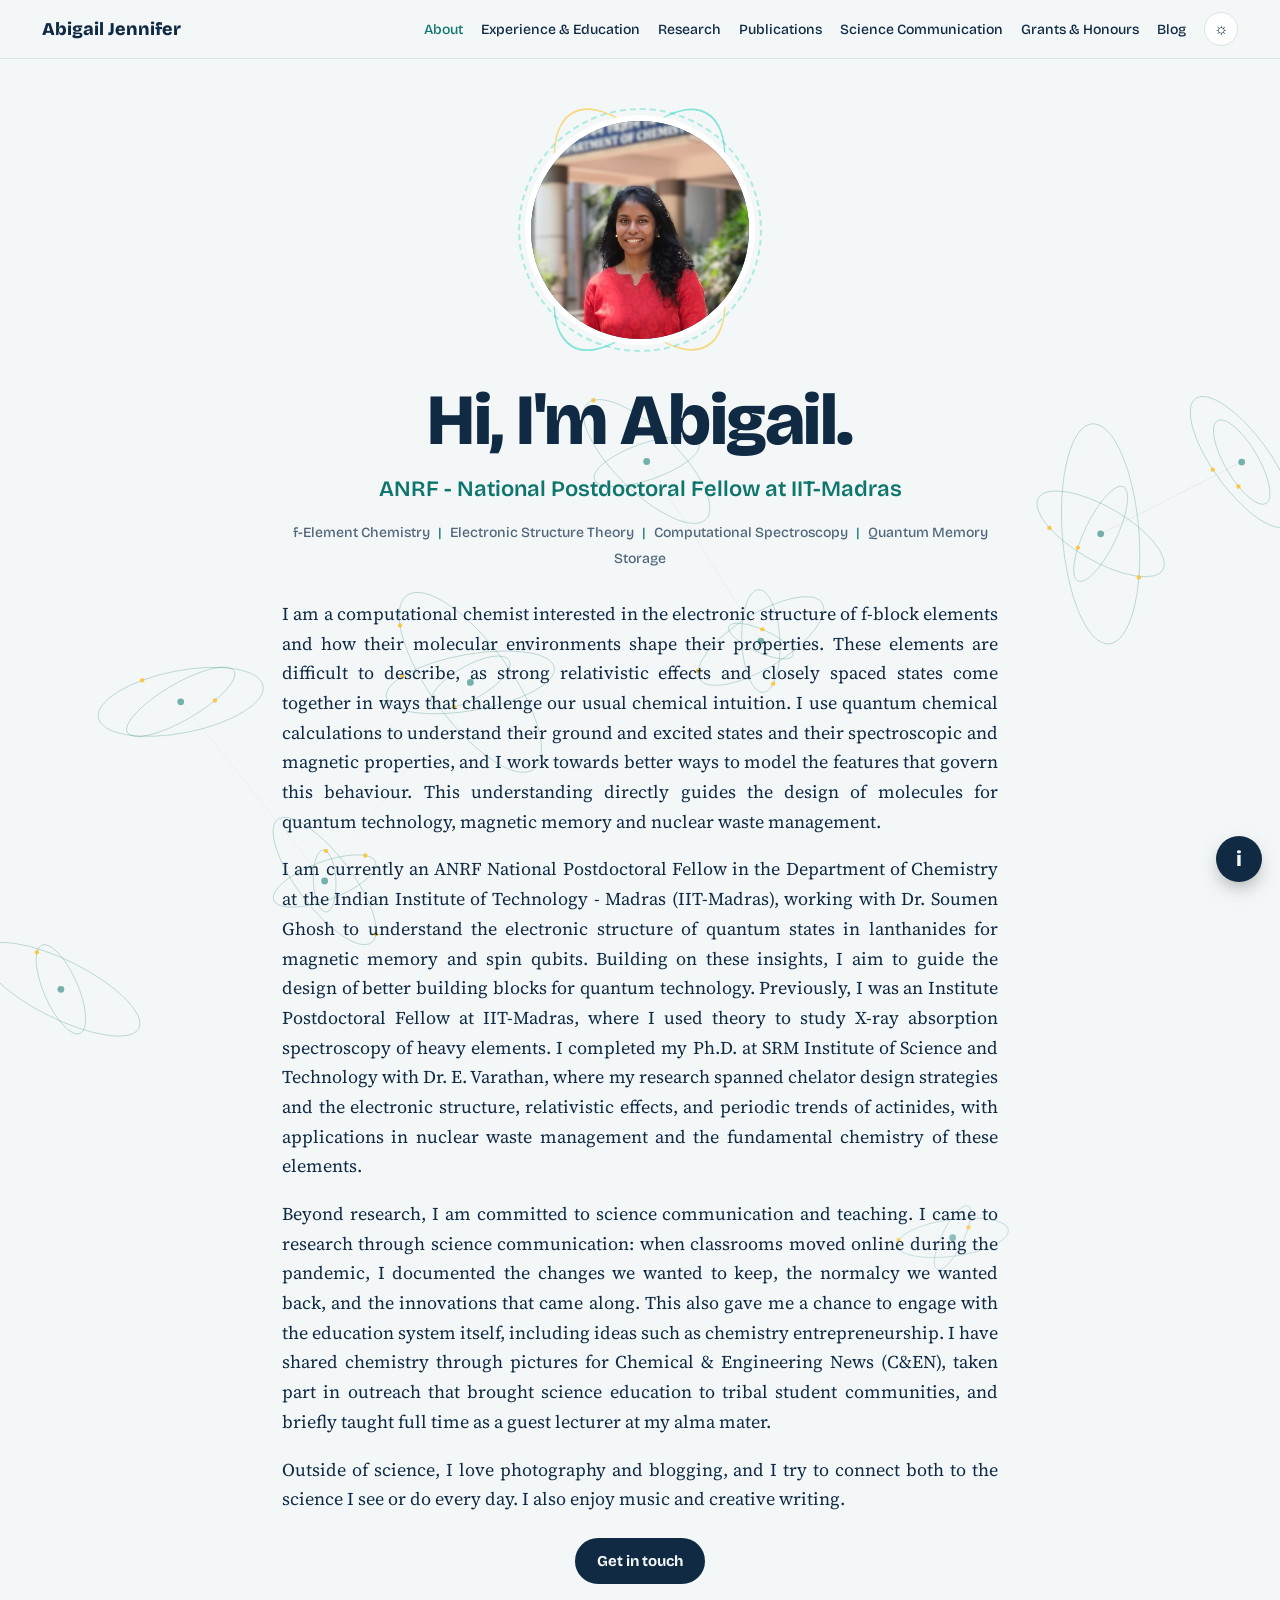
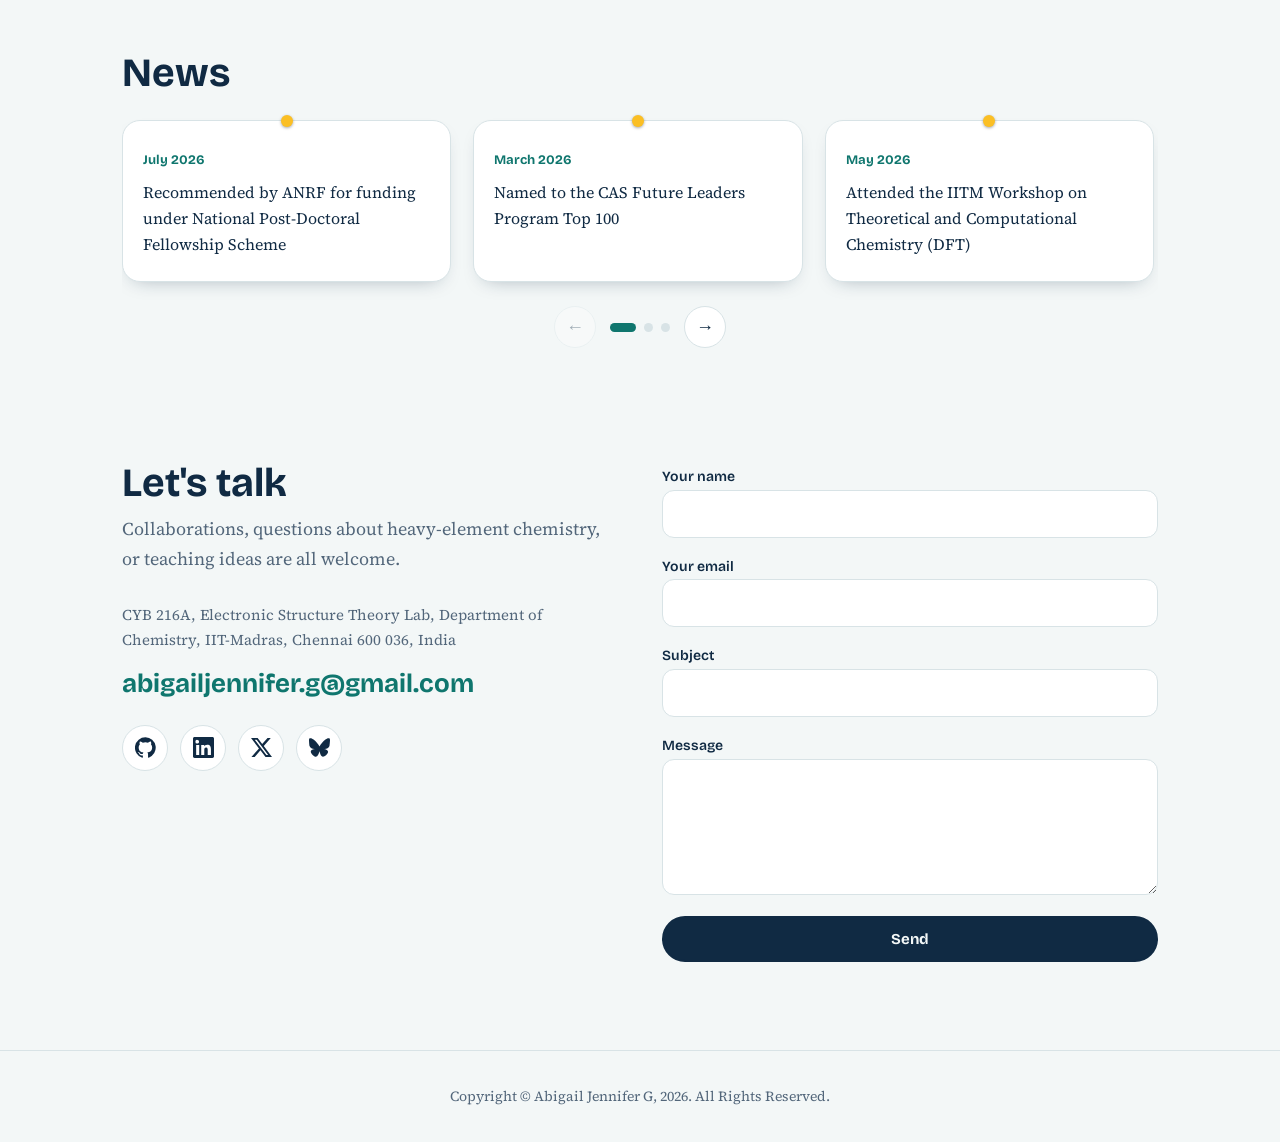
==== commit d2e5fd7a: "Update index.html" ====
--- a/index.html
+++ b/index.html
@@ -2,7 +2,9 @@
 <html lang="en"><head><meta name="google-site-verification" content="KJQNiGE_RT67d3XFOmOTyeF6cWLFpyEwWvys94O3Dx8" /><meta charset="utf-8"><meta name="viewport" content="width=device-width, initial-scale=1">
 <title>About | Abigail Jennifer</title>
 <meta name="description" content="Abigail Jennifer, ANRF National Postdoctoral Fellow at IIT Madras. Electronic structure theory of actinides and lanthanides.">
-<link rel="icon" type="image/svg+xml" href="./favicon.svg">
+<link rel="icon" href="/favicon.ico" sizes="48x48">
+<link rel="icon" href="/favicon.svg" type="image/svg+xml" sizes="any">
+<link rel="apple-touch-icon" href="/apple-touch-icon.png">
 <link rel="preconnect" href="https://fonts.googleapis.com">
 <link href="https://fonts.googleapis.com/css2?family=Bricolage+Grotesque:wght@500;700;800&family=Source+Serif+4:ital,wght@0,400;0,600;1,400&display=swap" rel="stylesheet">
 <link rel="stylesheet" href="style.css">
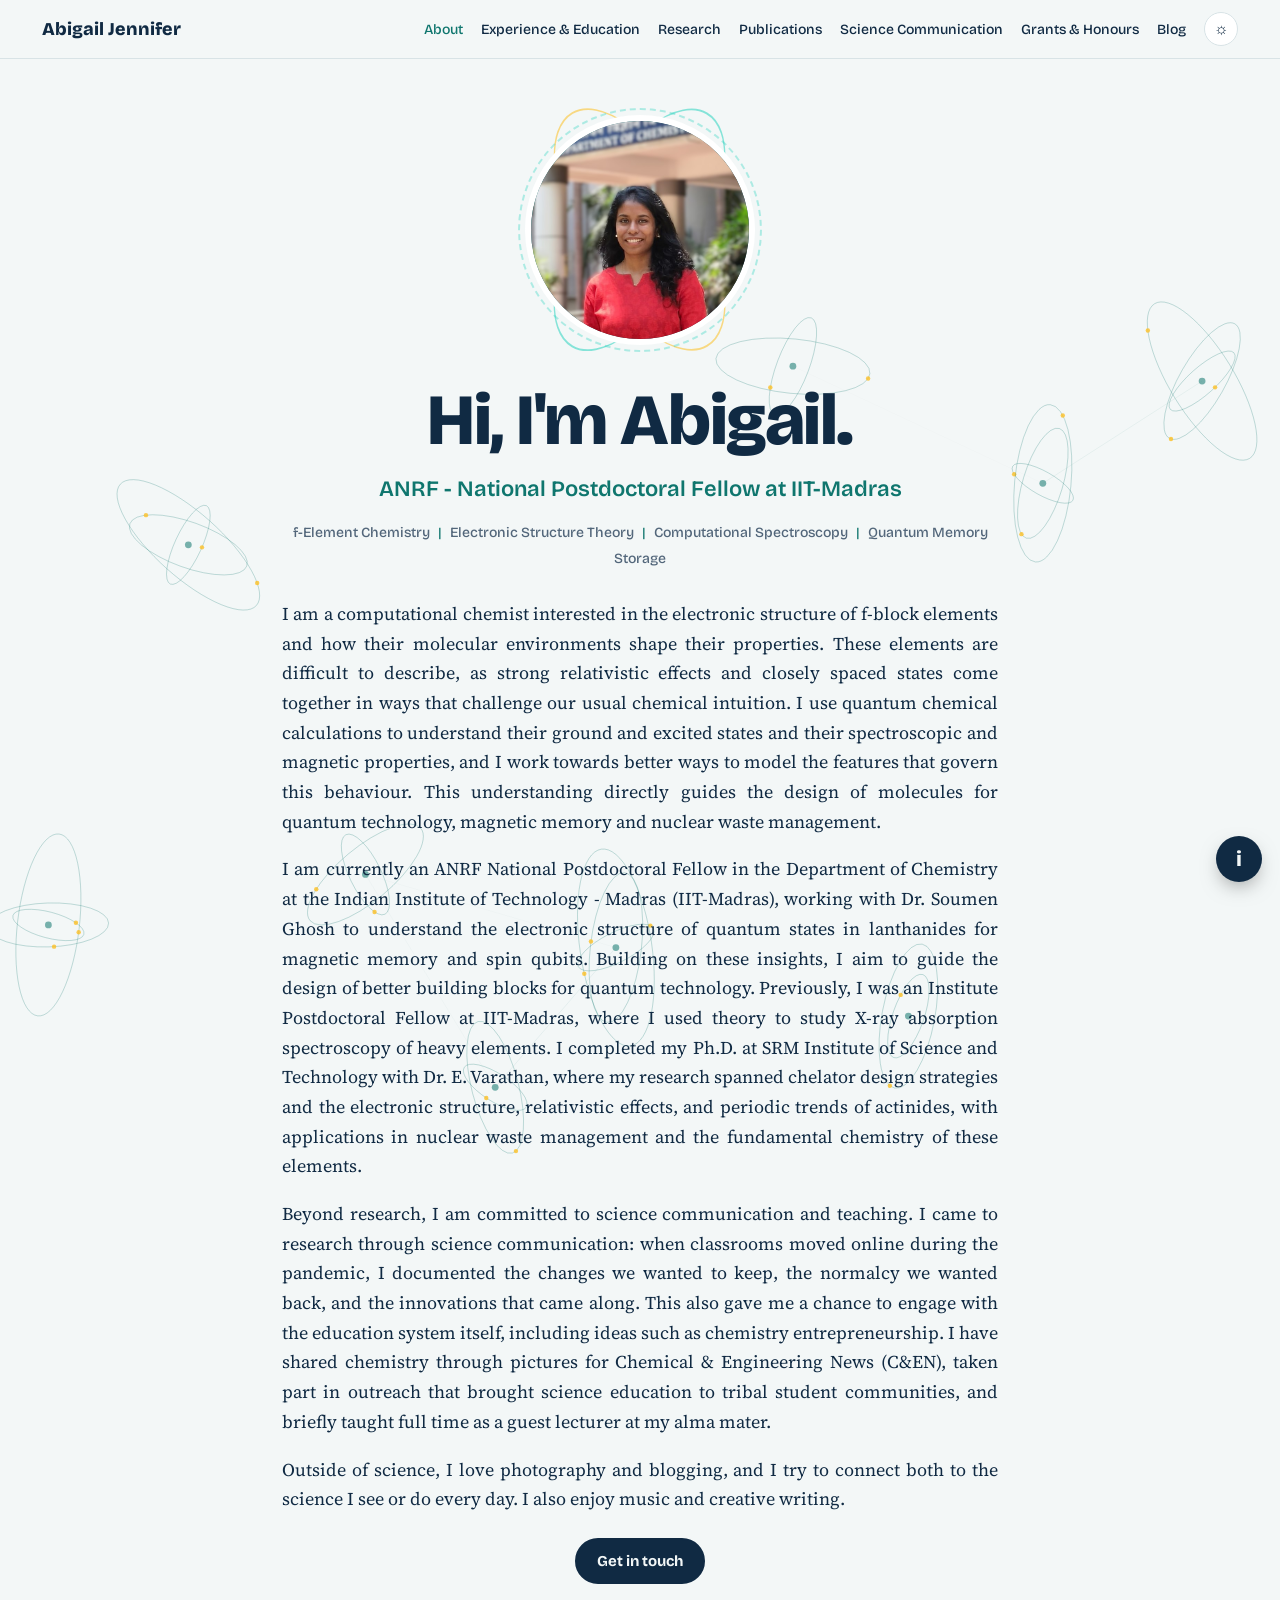
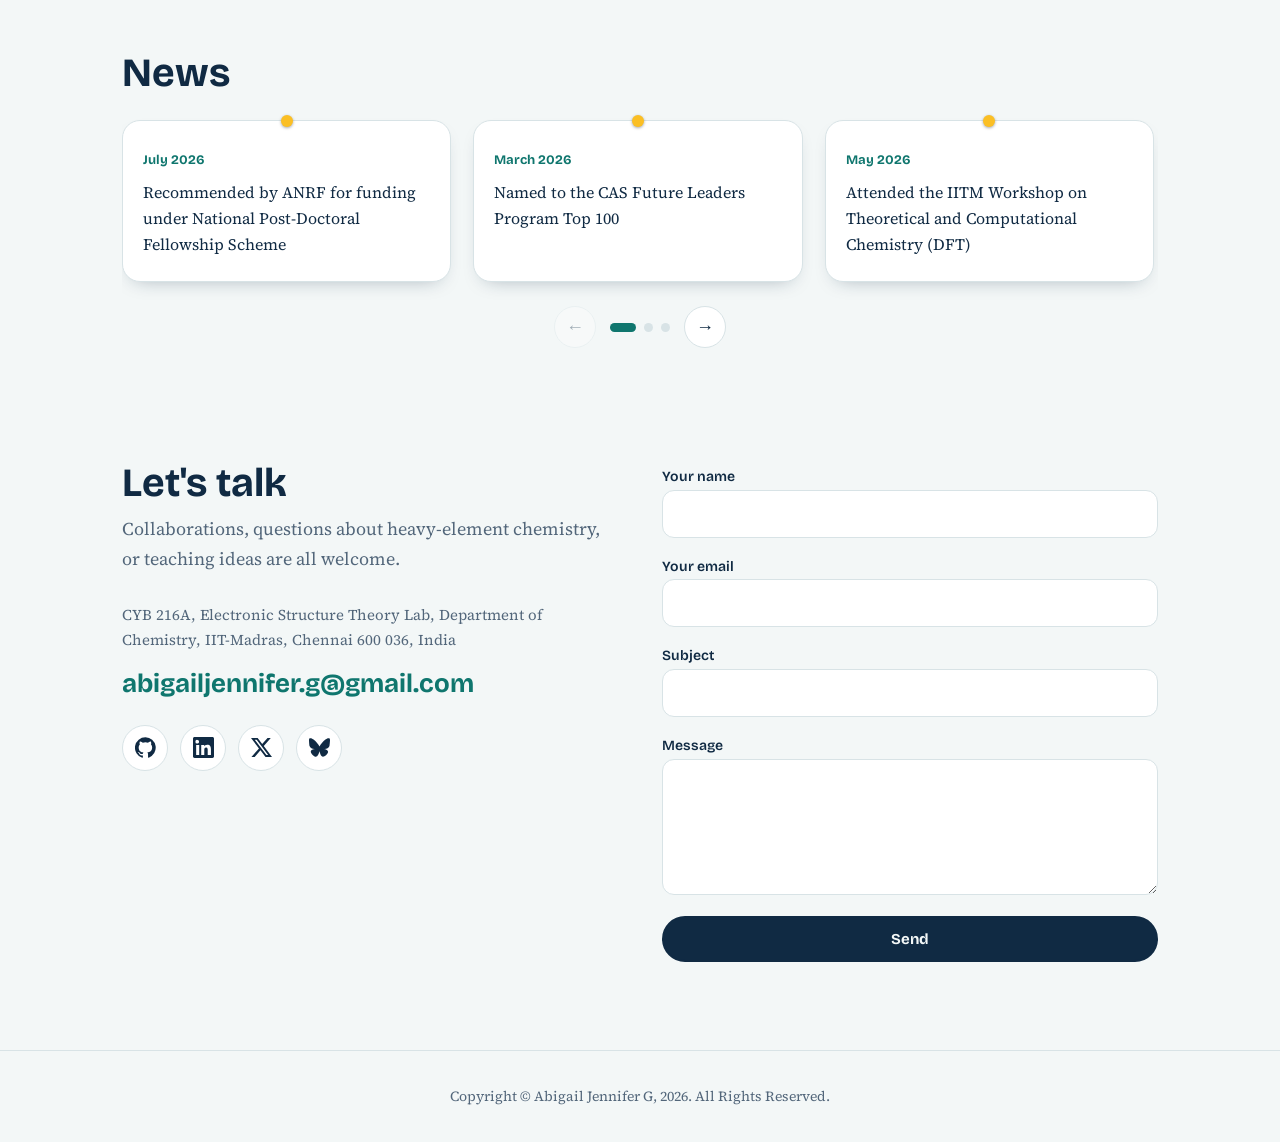
==== commit b73493e4: "Update index.html" ====
--- a/index.html
+++ b/index.html
@@ -19,6 +19,9 @@
 @media(prefers-reduced-motion:reduce){.fvb.spin .flw{animation:none}}
 .fv p{margin:2px 0 0}
 #info .pop{width:min(430px,calc(100vw - 32px));max-width:none;max-height:calc(100dvh - 200px);overflow-y:auto;overscroll-behavior:contain}
+<meta property="og:image" content="https://abigailjennifer.github.io/images/profile-og.jpg">
+<meta property="og:title" content="Abigail Jennifer">
+<meta property="og:type" content="profile">
 </style></head>
 <body id="top"><div id="nav"></div>
 
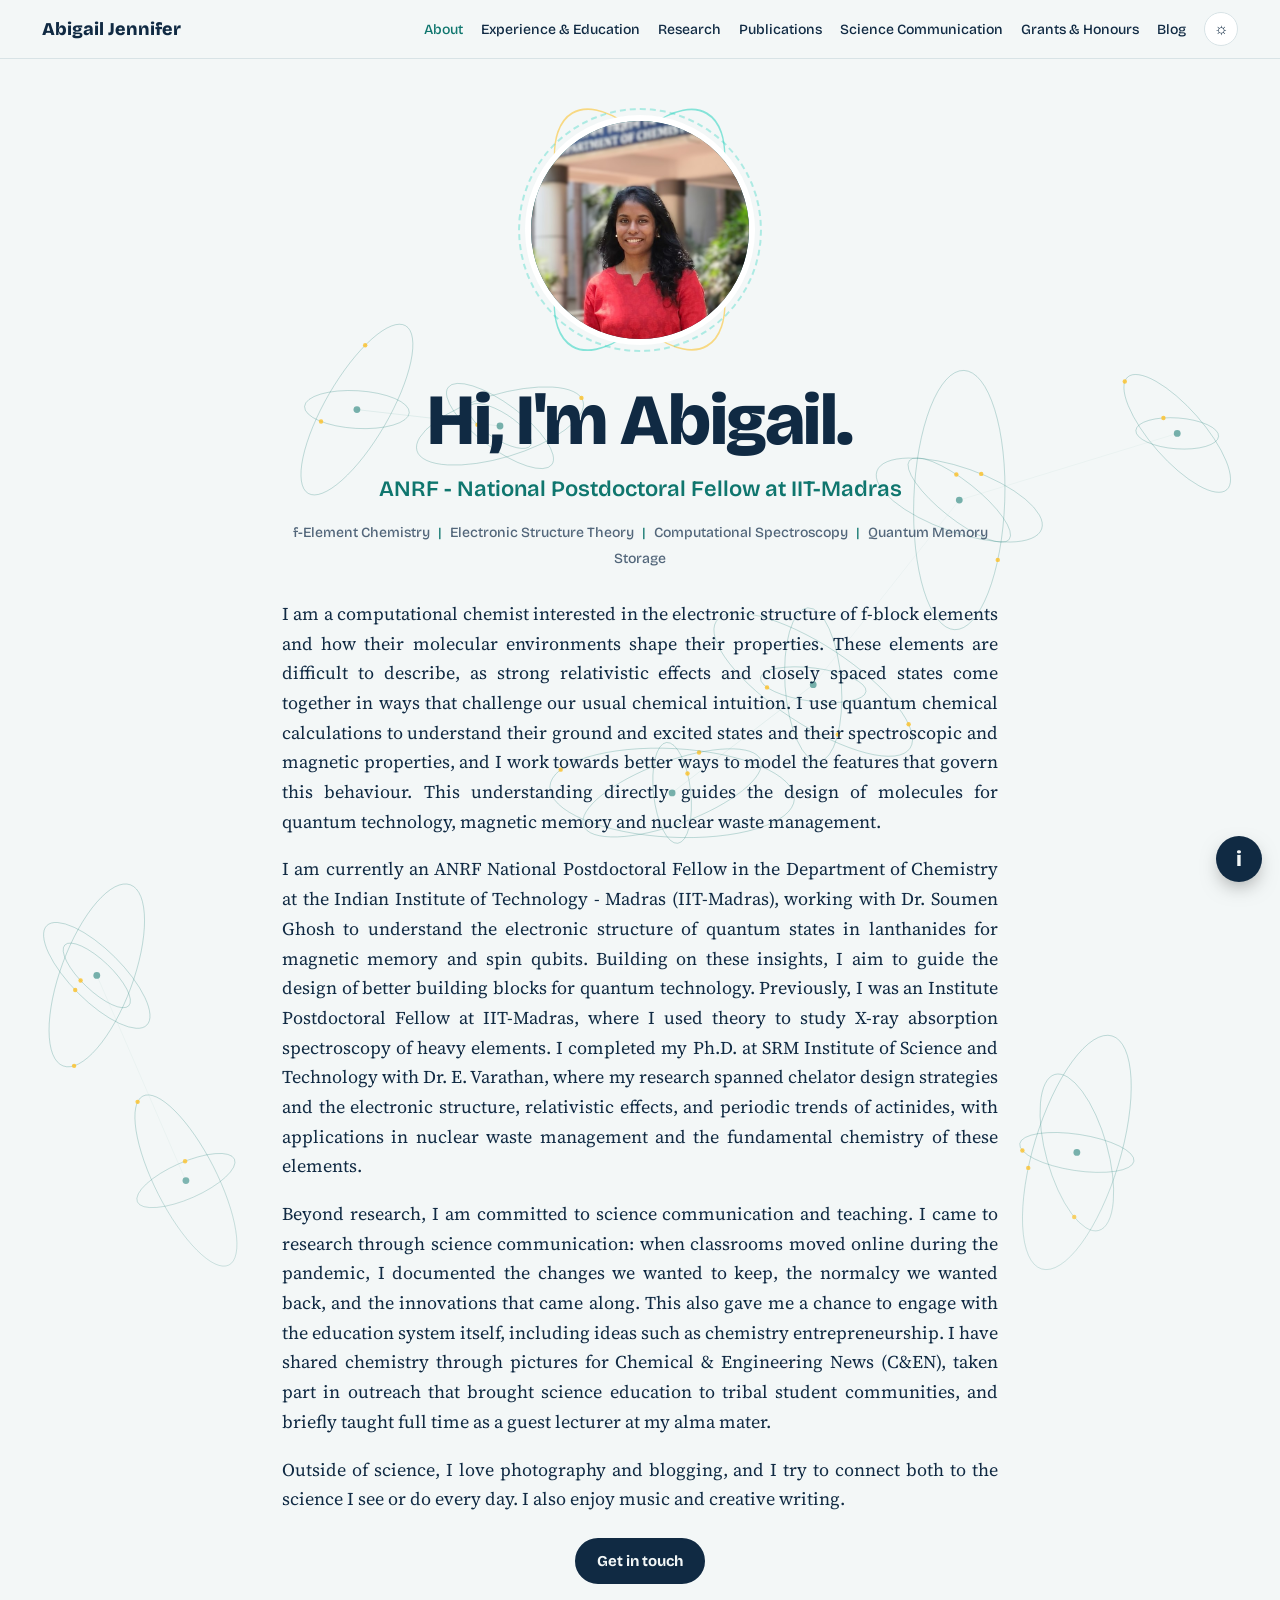
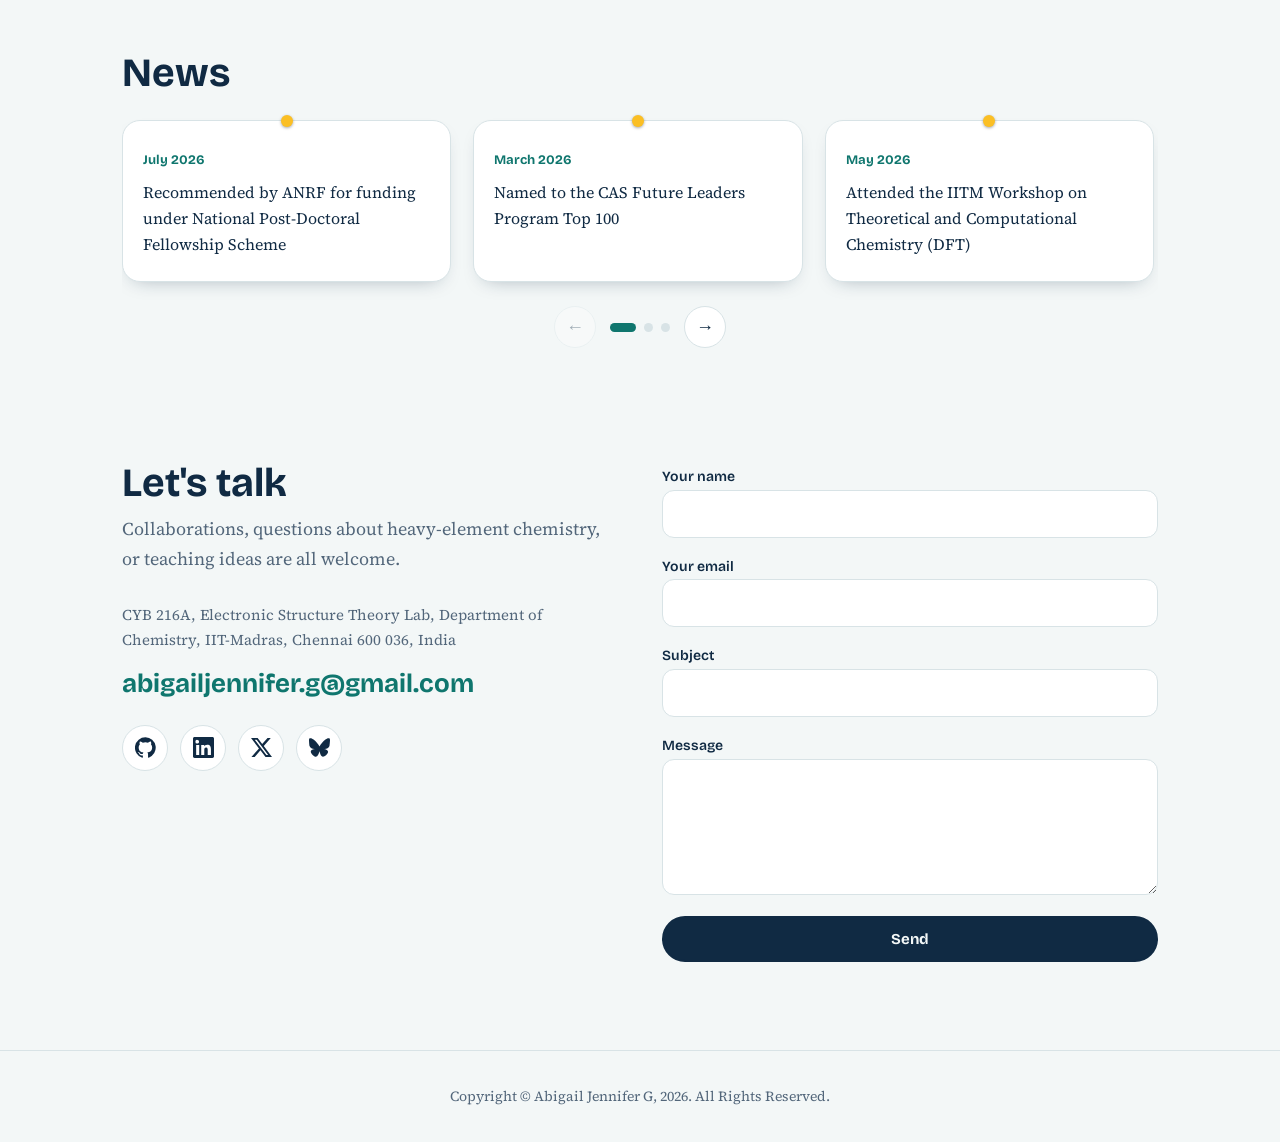
==== commit e783893c: "Update index.html" ====
--- a/index.html
+++ b/index.html
@@ -2,6 +2,9 @@
 <html lang="en"><head><meta name="google-site-verification" content="KJQNiGE_RT67d3XFOmOTyeF6cWLFpyEwWvys94O3Dx8" /><meta charset="utf-8"><meta name="viewport" content="width=device-width, initial-scale=1">
 <title>About | Abigail Jennifer</title>
 <meta name="description" content="Abigail Jennifer, ANRF National Postdoctoral Fellow at IIT Madras. Electronic structure theory of actinides and lanthanides.">
+<meta property="og:image" content="https://abigailjennifer.github.io/images/profile-og.jpg">
+<meta property="og:title" content="Abigail Jennifer">
+<meta property="og:type" content="profile">
 <link rel="icon" href="/favicon.ico" sizes="48x48">
 <link rel="icon" href="/favicon.svg" type="image/svg+xml" sizes="any">
 <link rel="apple-touch-icon" href="/apple-touch-icon.png">
@@ -19,9 +22,6 @@
 @media(prefers-reduced-motion:reduce){.fvb.spin .flw{animation:none}}
 .fv p{margin:2px 0 0}
 #info .pop{width:min(430px,calc(100vw - 32px));max-width:none;max-height:calc(100dvh - 200px);overflow-y:auto;overscroll-behavior:contain}
-<meta property="og:image" content="https://abigailjennifer.github.io/images/profile-og.jpg">
-<meta property="og:title" content="Abigail Jennifer">
-<meta property="og:type" content="profile">
 </style></head>
 <body id="top"><div id="nav"></div>
 
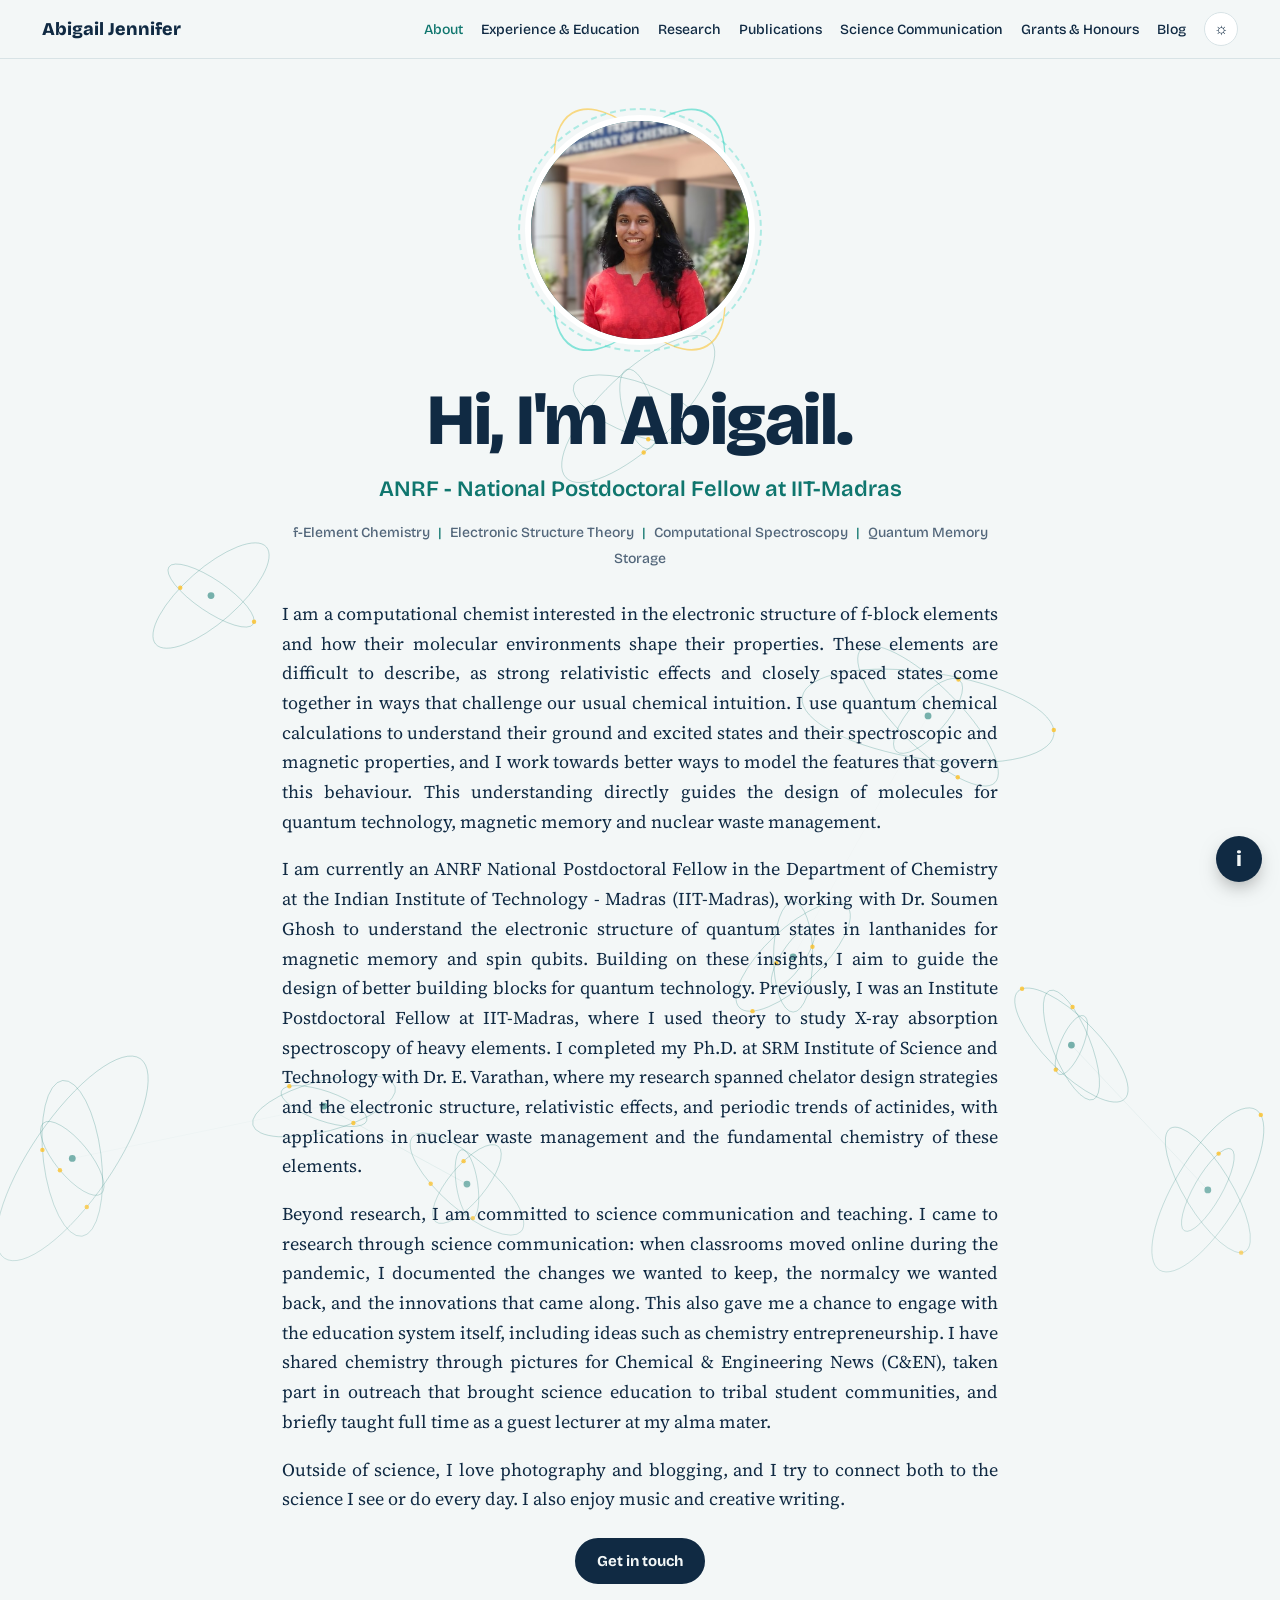
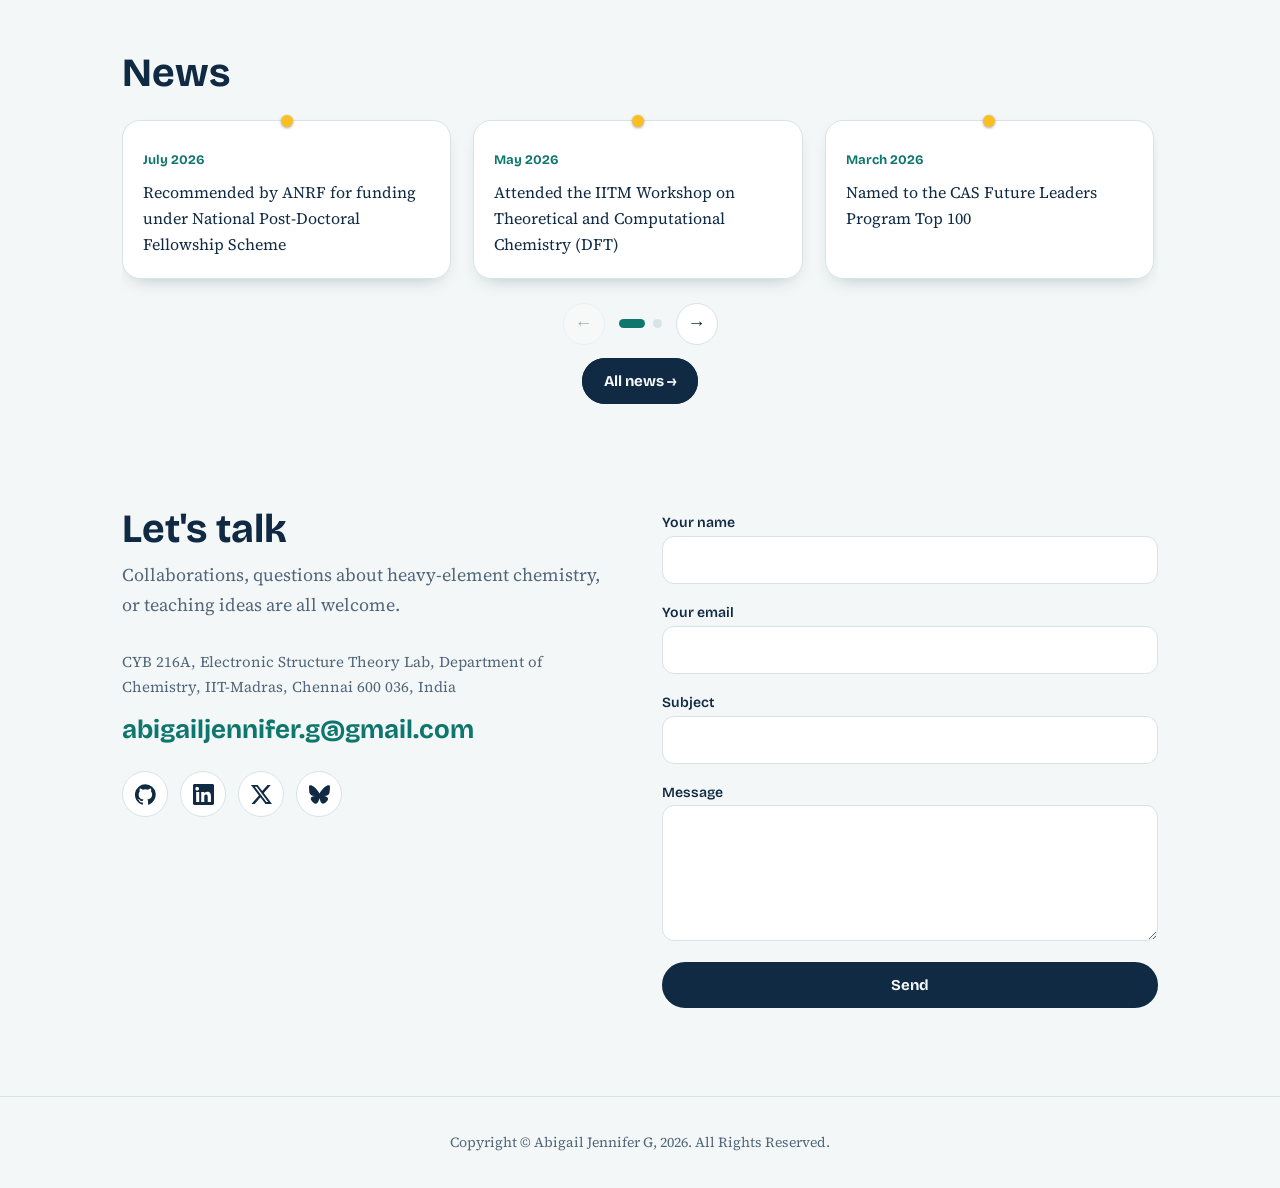
==== commit 92c5bb15: "Update index.html" ====
--- a/index.html
+++ b/index.html
@@ -49,6 +49,7 @@
 <h2>News</h2>
 <div class="board" id="nw" tabindex="0" aria-label="News: swipe, drag or use the arrows"></div>
 <div class="nc"><button id="np" aria-label="Previous news">&#8592;</button><div class="nd" id="nd"></div><button id="nn" aria-label="Next news">&#8594;</button></div>
+<div style="text-align:center;margin-top:20px"><a class="btn p" href="news.html">All news &rarr;</a></div>
 </div></section>
 
 <section id="contact"><div class="wrap two">
@@ -66,6 +67,7 @@
 </div><button id="ib" aria-label="When was this site last updated?" aria-expanded="false" aria-controls="pop">i</button></div>
  <div id="foot"></div>
 <script src="site.js"></script>
+<script src="news.js"></script>
 <script>
  {const b=$('#fvi');b.onclick=()=>{b.classList.remove('spin');void b.offsetWidth;b.classList.add('spin')};b.addEventListener('animationend',()=>b.classList.remove('spin'))}
 /* ===== photo: tries these paths in order; keep your portrait at the first one ===== */
@@ -73,22 +75,15 @@
 let pk=0;const pf=$("#pf");
 pf.onerror=()=>{pk++;pk<PH.length?pf.src=PH[pk]:pf.remove()};pf.src=PH[0];
 
-/* ===== EDIT ME: news notice board. [date, text, optional image path, optional link] ===== */
-const N=[
-["July 2026","Recommended by ANRF for funding under National Post-Doctoral Fellowship Scheme","",""],
-["March 2026","Named to the CAS Future Leaders Program Top 100","images/news-cas.jpg",""],
-["May 2026","Attended the IITM Workshop on Theoretical and Computational Chemistry (DFT)","",""],
-["Dec 2025","Theoretical Chemistry Symposium, IIT Bombay","",""],
-["Oct 2025","Joined the Electronic Structure Theory group at IIT Madras","images/news-iitm.jpg",""],
-["May 2025","PhD viva voce completed at SRM Institute","",""],
-["2025","New paper: Actinide(II) dioxo stabilization, Inorganic Chemistry","","https://doi.org/10.1021/acs.inorgchem.4c05176"]];
-$('#nw').innerHTML=N.map(n=>`<article class="pin">${n[2]?`<img src="${n[2]}" alt="" onerror="this.remove()">`:''}<time>${n[0]}</time><p>${n[1]}</p>${n[3]?`<a href="${n[3]}">Read more</a>`:''}</article>`).join('');
+/* ===== news: the list lives in news.js; the home page shows the latest 6 ===== */
+const NS=N.slice(0,6);
+$('#nw').innerHTML=NS.map(n=>`<article class="pin">${n[2]?`<img src="${n[2]}" alt="" onerror="this.remove()">`:''}<time>${n[0]}</time><p>${n[1]}</p>${n[3]?`<a href="${n[3]}">Read more</a>`:''}</article>`).join('');
 
 
 /* news carousel: three cards per view, swipe, drag or use the arrows for the rest */
 {const bd=$('#nw'),np=$('#np'),nn=$('#nn'),nd=$('#nd');
 const step=()=>bd.clientWidth+22,per=()=>Math.max(1,Math.round((bd.clientWidth+22)/(bd.firstElementChild.offsetWidth+22)));
-const upd=()=>{const pg=Math.ceil(N.length/per());if(nd.children.length!==pg)nd.innerHTML='<i></i>'.repeat(pg);
+const upd=()=>{const pg=Math.ceil(NS.length/per());if(nd.children.length!==pg)nd.innerHTML='<i></i>'.repeat(pg);
  const i=Math.round(bd.scrollLeft/step());[...nd.children].forEach((d,k)=>d.classList.toggle('on',k===i));
  np.disabled=bd.scrollLeft<4;nn.disabled=bd.scrollLeft+bd.clientWidth>=bd.scrollWidth-4;
  document.querySelector('.nc').style.display=pg>1?'flex':'none'};
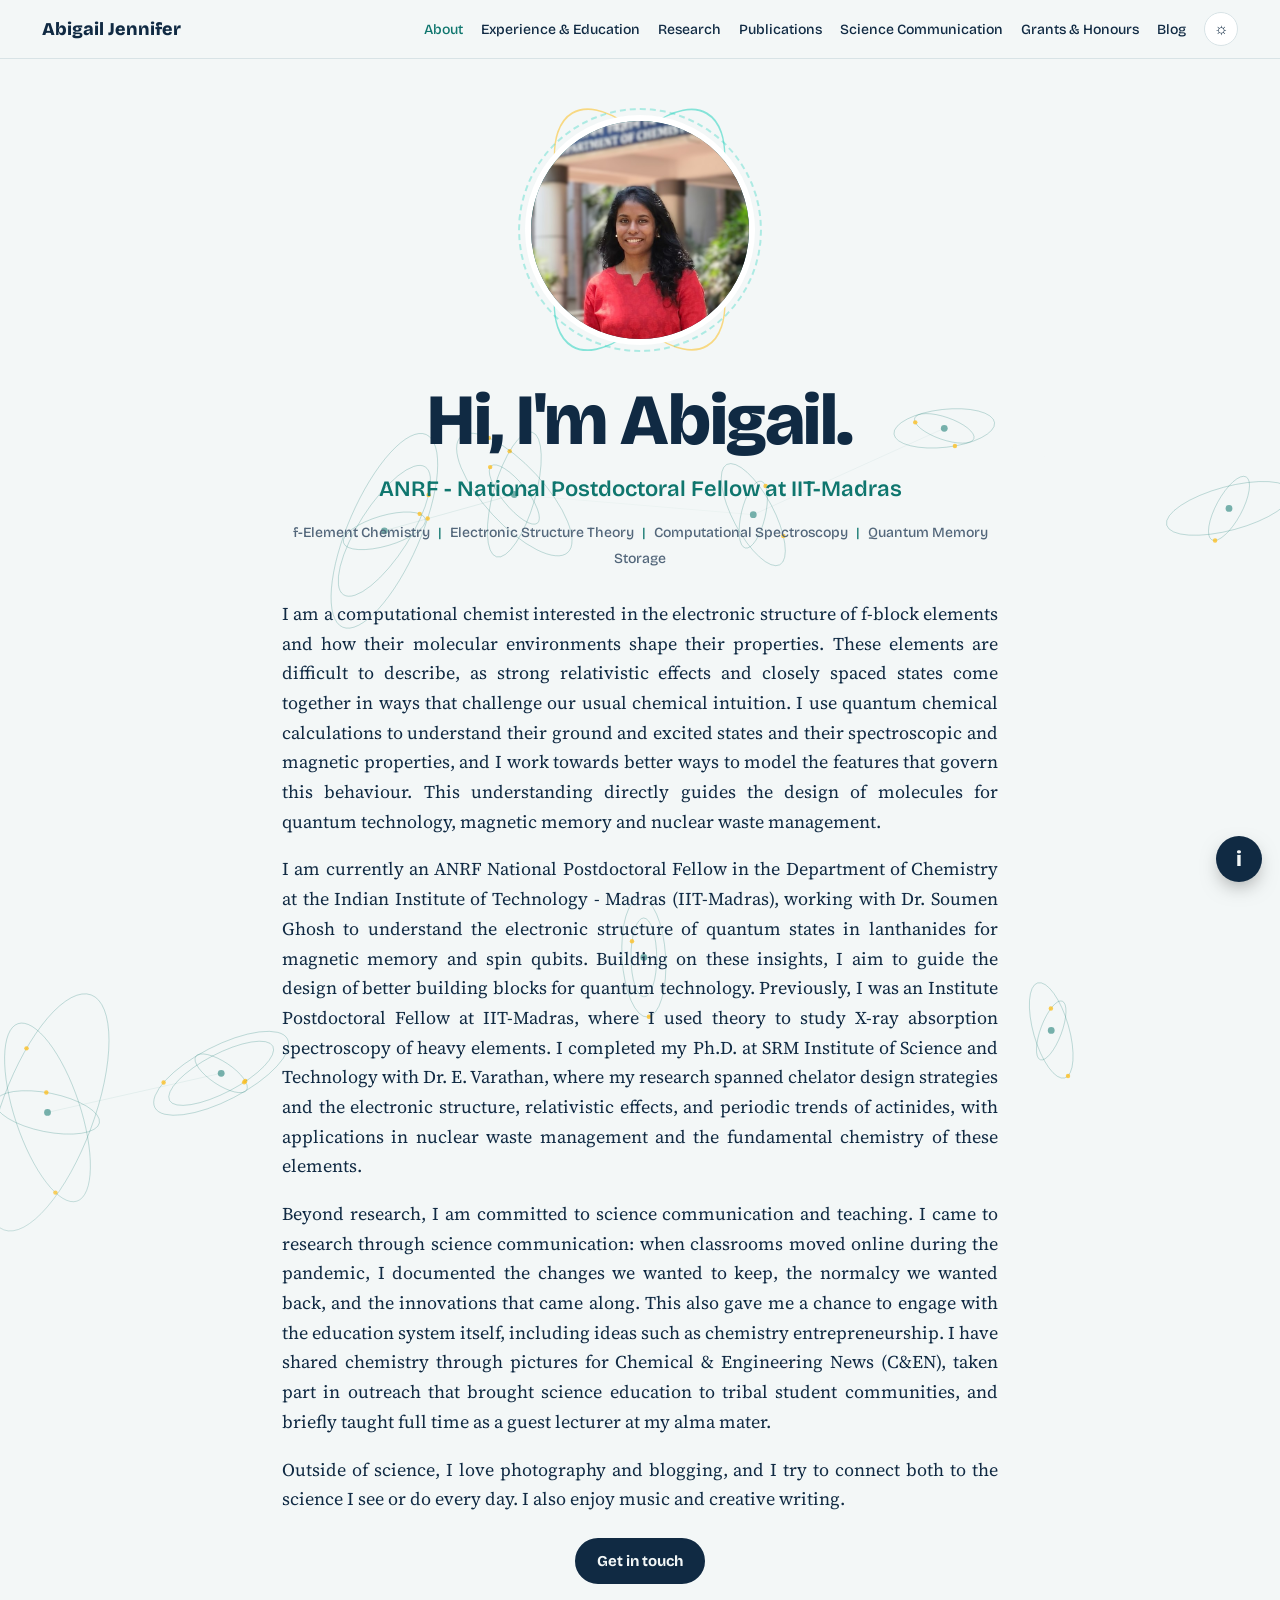
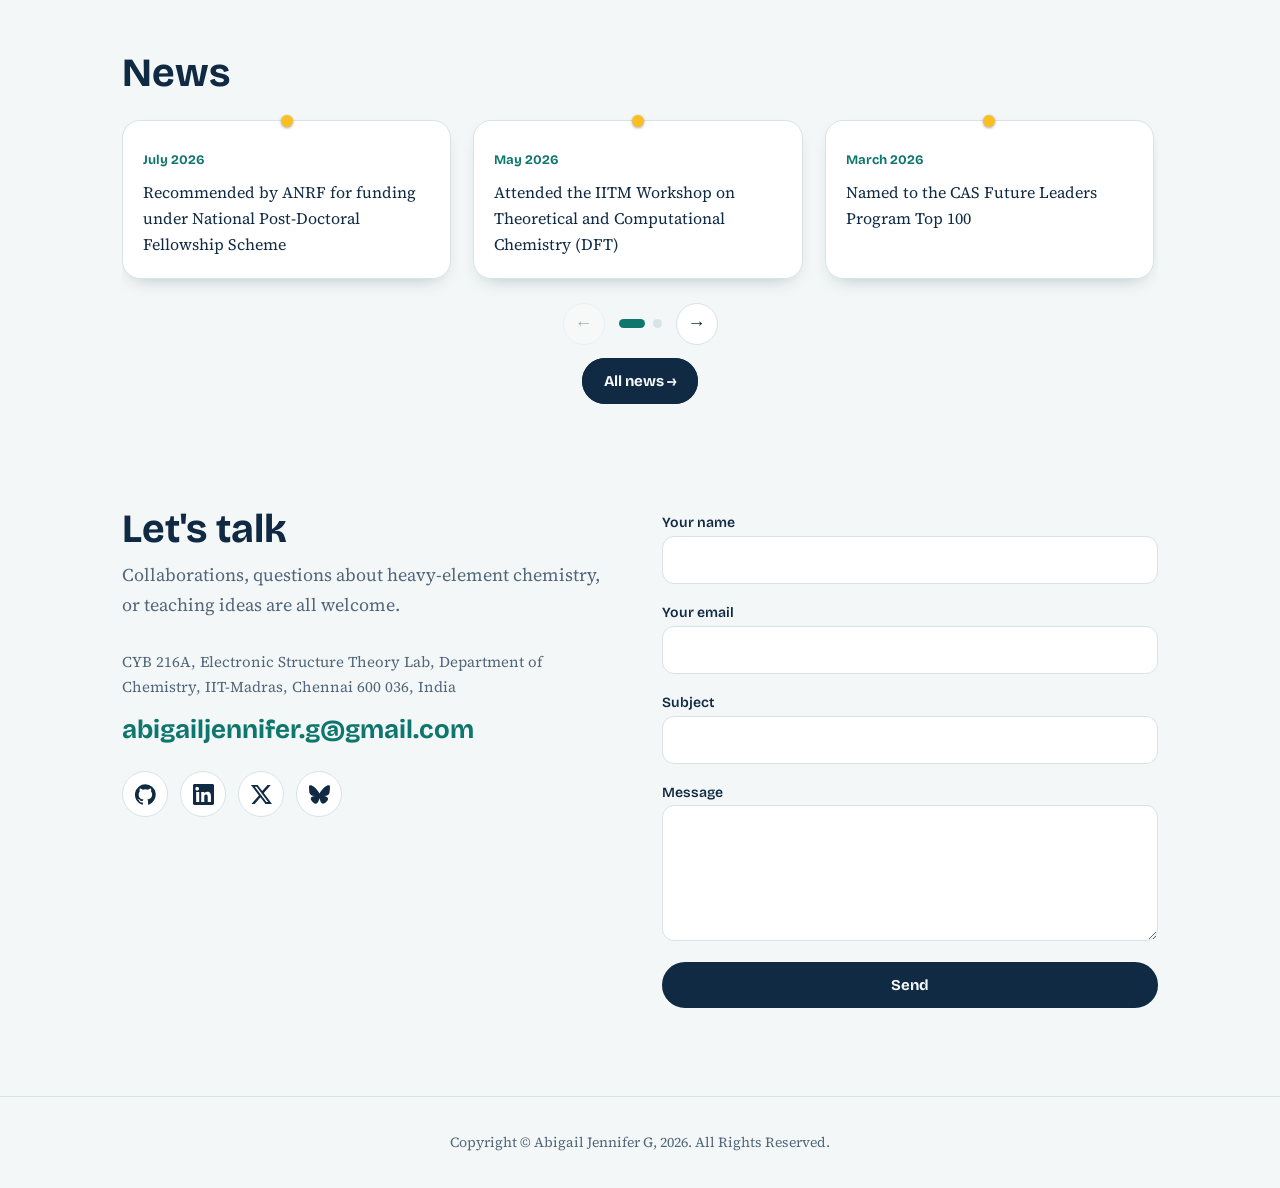
==== commit 50a363e5: "Update index.html" ====
--- a/index.html
+++ b/index.html
@@ -5,6 +5,7 @@
 <meta property="og:image" content="https://abigailjennifer.github.io/images/profile-og.jpg">
 <meta property="og:title" content="Abigail Jennifer">
 <meta property="og:type" content="profile">
+<link rel="icon" type="image/png" href="/favicon-96x96.png" sizes="96x96">
 <link rel="icon" href="/favicon.ico" sizes="48x48">
 <link rel="icon" href="/favicon.svg" type="image/svg+xml" sizes="any">
 <link rel="apple-touch-icon" href="/apple-touch-icon.png">
